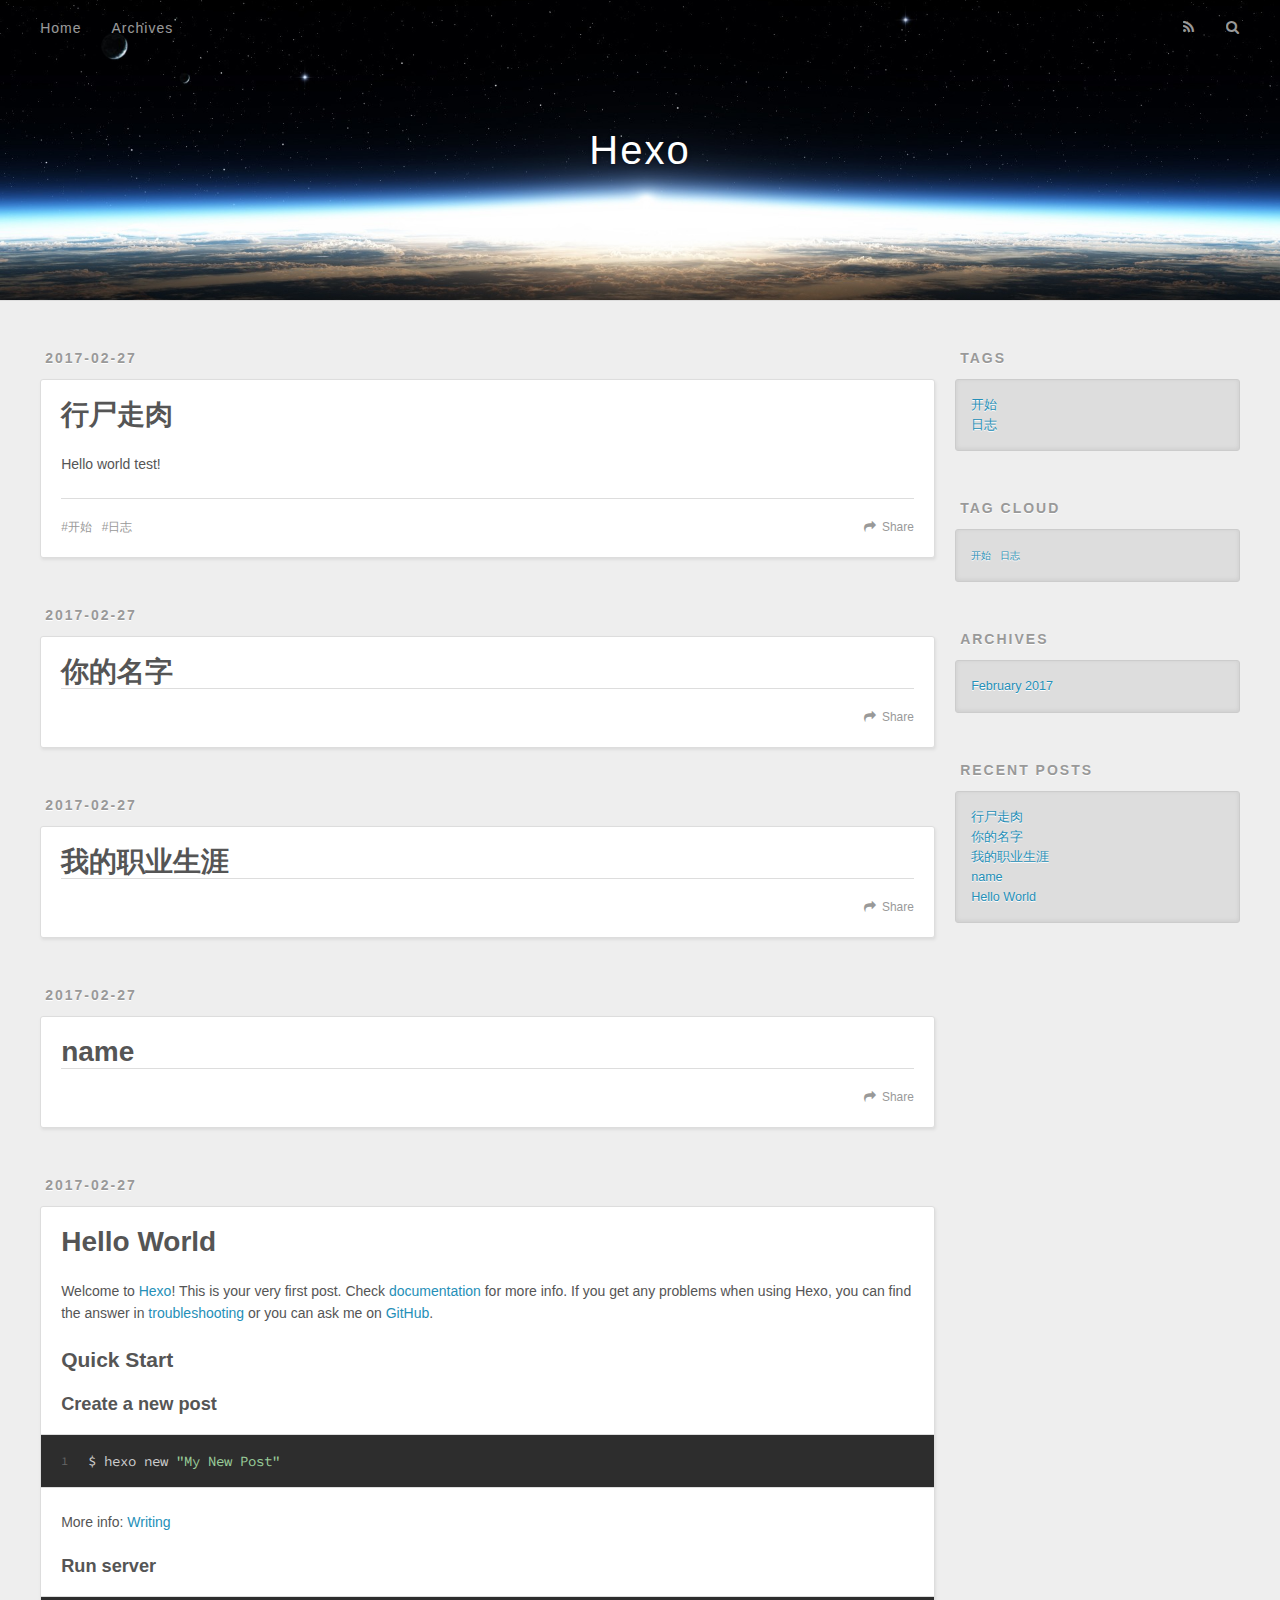
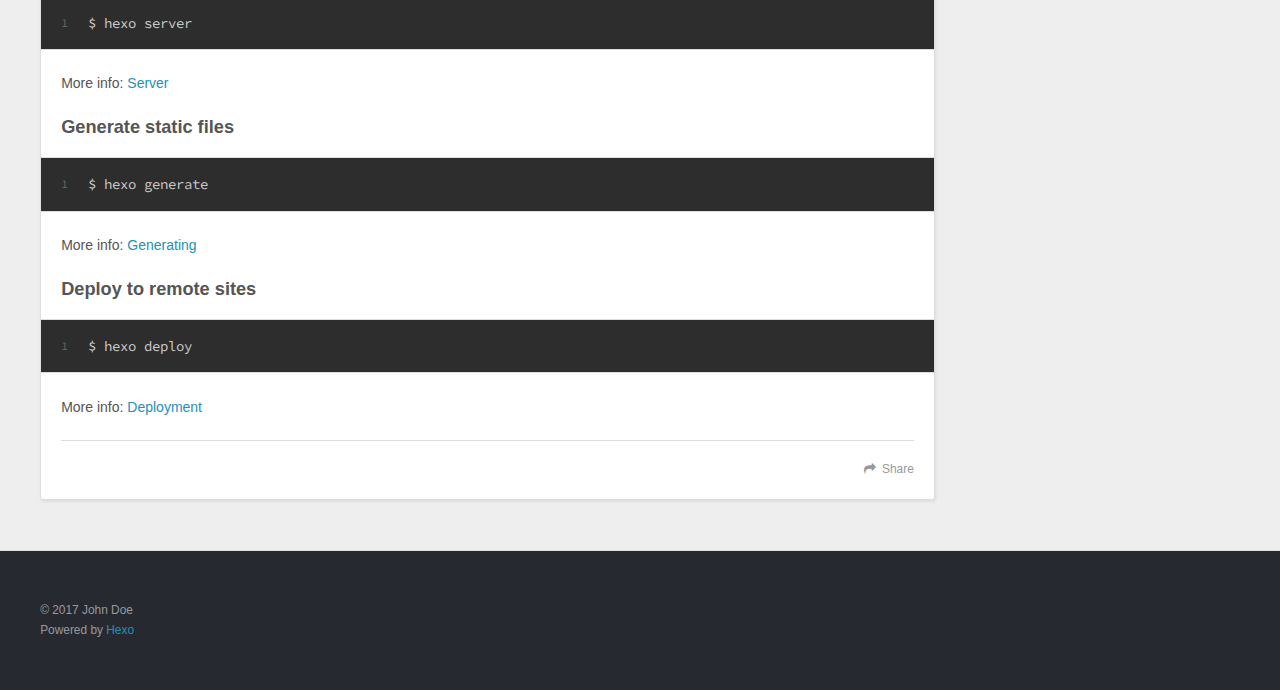
==== index.html @ 3bb13166 "Site updated: 2017-02-28 22:44:01" ====
<!DOCTYPE html>
<html>
<head>
  <meta charset="utf-8">
  
  <title>Hexo</title>
  <meta name="viewport" content="width=device-width, initial-scale=1, maximum-scale=1">
  <meta property="og:type" content="website">
<meta property="og:title" content="Hexo">
<meta property="og:url" content="http://yoursite.com/index.html">
<meta property="og:site_name" content="Hexo">
<meta name="twitter:card" content="summary">
<meta name="twitter:title" content="Hexo">
  
    <link rel="alternate" href="/atom.xml" title="Hexo" type="application/atom+xml">
  
  
    <link rel="icon" href="/favicon.png">
  
  
    <link href="//fonts.googleapis.com/css?family=Source+Code+Pro" rel="stylesheet" type="text/css">
  
  <link rel="stylesheet" href="/css/style.css">
  

</head>

<body>
  <div id="container">
    <div id="wrap">
      <header id="header">
  <div id="banner"></div>
  <div id="header-outer" class="outer">
    <div id="header-title" class="inner">
      <h1 id="logo-wrap">
        <a href="/" id="logo">Hexo</a>
      </h1>
      
    </div>
    <div id="header-inner" class="inner">
      <nav id="main-nav">
        <a id="main-nav-toggle" class="nav-icon"></a>
        
          <a class="main-nav-link" href="/">Home</a>
        
          <a class="main-nav-link" href="/archives">Archives</a>
        
      </nav>
      <nav id="sub-nav">
        
          <a id="nav-rss-link" class="nav-icon" href="/atom.xml" title="RSS Feed"></a>
        
        <a id="nav-search-btn" class="nav-icon" title="Search"></a>
      </nav>
      <div id="search-form-wrap">
        <form action="//google.com/search" method="get" accept-charset="UTF-8" class="search-form"><input type="search" name="q" results="0" class="search-form-input" placeholder="Search"><button type="submit" class="search-form-submit">&#xF002;</button><input type="hidden" name="sitesearch" value="http://yoursite.com"></form>
      </div>
    </div>
  </div>
</header>
      <div class="outer">
        <section id="main">
  
    <article id="post-行尸走肉" class="article article-type-post" itemscope itemprop="blogPost">
  <div class="article-meta">
    <a href="/2017/02/27/行尸走肉/" class="article-date">
  <time datetime="2017-02-27T15:44:52.000Z" itemprop="datePublished">2017-02-27</time>
</a>
    
  </div>
  <div class="article-inner">
    
    
      <header class="article-header">
        
  
    <h1 itemprop="name">
      <a class="article-title" href="/2017/02/27/行尸走肉/">行尸走肉</a>
    </h1>
  

      </header>
    
    <div class="article-entry" itemprop="articleBody">
      
        <p>Hello world test!</p>

      
    </div>
    <footer class="article-footer">
      <a data-url="http://yoursite.com/2017/02/27/行尸走肉/" data-id="cizpn8pd30003egtrhdm524dt" class="article-share-link">Share</a>
      
      
  <ul class="article-tag-list"><li class="article-tag-list-item"><a class="article-tag-list-link" href="/tags/开始/">开始</a></li><li class="article-tag-list-item"><a class="article-tag-list-link" href="/tags/日志/">日志</a></li></ul>

    </footer>
  </div>
  
</article>


  
    <article id="post-你的名字" class="article article-type-post" itemscope itemprop="blogPost">
  <div class="article-meta">
    <a href="/2017/02/27/你的名字/" class="article-date">
  <time datetime="2017-02-27T13:02:15.000Z" itemprop="datePublished">2017-02-27</time>
</a>
    
  </div>
  <div class="article-inner">
    
    
      <header class="article-header">
        
  
    <h1 itemprop="name">
      <a class="article-title" href="/2017/02/27/你的名字/">你的名字</a>
    </h1>
  

      </header>
    
    <div class="article-entry" itemprop="articleBody">
      
        
      
    </div>
    <footer class="article-footer">
      <a data-url="http://yoursite.com/2017/02/27/你的名字/" data-id="cizpn8pcx0001egtrfwzwhp62" class="article-share-link">Share</a>
      
      
    </footer>
  </div>
  
</article>


  
    <article id="post-我的职业生涯" class="article article-type-post" itemscope itemprop="blogPost">
  <div class="article-meta">
    <a href="/2017/02/27/我的职业生涯/" class="article-date">
  <time datetime="2017-02-27T12:17:04.000Z" itemprop="datePublished">2017-02-27</time>
</a>
    
  </div>
  <div class="article-inner">
    
    
      <header class="article-header">
        
  
    <h1 itemprop="name">
      <a class="article-title" href="/2017/02/27/我的职业生涯/">我的职业生涯</a>
    </h1>
  

      </header>
    
    <div class="article-entry" itemprop="articleBody">
      
        
      
    </div>
    <footer class="article-footer">
      <a data-url="http://yoursite.com/2017/02/27/我的职业生涯/" data-id="cizpn8pd10002egtre2idirye" class="article-share-link">Share</a>
      
      
    </footer>
  </div>
  
</article>


  
    <article id="post-name" class="article article-type-post" itemscope itemprop="blogPost">
  <div class="article-meta">
    <a href="/2017/02/27/name/" class="article-date">
  <time datetime="2017-02-27T12:10:26.000Z" itemprop="datePublished">2017-02-27</time>
</a>
    
  </div>
  <div class="article-inner">
    
    
      <header class="article-header">
        
  
    <h1 itemprop="name">
      <a class="article-title" href="/2017/02/27/name/">name</a>
    </h1>
  

      </header>
    
    <div class="article-entry" itemprop="articleBody">
      
        
      
    </div>
    <footer class="article-footer">
      <a data-url="http://yoursite.com/2017/02/27/name/" data-id="cizpn8pcr0000egtrxnuk77je" class="article-share-link">Share</a>
      
      
    </footer>
  </div>
  
</article>


  
    <article id="post-hello-world" class="article article-type-post" itemscope itemprop="blogPost">
  <div class="article-meta">
    <a href="/2017/02/27/hello-world/" class="article-date">
  <time datetime="2017-02-27T08:00:52.796Z" itemprop="datePublished">2017-02-27</time>
</a>
    
  </div>
  <div class="article-inner">
    
    
      <header class="article-header">
        
  
    <h1 itemprop="name">
      <a class="article-title" href="/2017/02/27/hello-world/">Hello World</a>
    </h1>
  

      </header>
    
    <div class="article-entry" itemprop="articleBody">
      
        <p>Welcome to <a href="https://hexo.io/" target="_blank" rel="external">Hexo</a>! This is your very first post. Check <a href="https://hexo.io/docs/" target="_blank" rel="external">documentation</a> for more info. If you get any problems when using Hexo, you can find the answer in <a href="https://hexo.io/docs/troubleshooting.html" target="_blank" rel="external">troubleshooting</a> or you can ask me on <a href="https://github.com/hexojs/hexo/issues" target="_blank" rel="external">GitHub</a>.</p>
<h2 id="Quick-Start"><a href="#Quick-Start" class="headerlink" title="Quick Start"></a>Quick Start</h2><h3 id="Create-a-new-post"><a href="#Create-a-new-post" class="headerlink" title="Create a new post"></a>Create a new post</h3><figure class="highlight bash"><table><tr><td class="gutter"><pre><div class="line">1</div></pre></td><td class="code"><pre><div class="line">$ hexo new <span class="string">"My New Post"</span></div></pre></td></tr></table></figure>
<p>More info: <a href="https://hexo.io/docs/writing.html" target="_blank" rel="external">Writing</a></p>
<h3 id="Run-server"><a href="#Run-server" class="headerlink" title="Run server"></a>Run server</h3><figure class="highlight bash"><table><tr><td class="gutter"><pre><div class="line">1</div></pre></td><td class="code"><pre><div class="line">$ hexo server</div></pre></td></tr></table></figure>
<p>More info: <a href="https://hexo.io/docs/server.html" target="_blank" rel="external">Server</a></p>
<h3 id="Generate-static-files"><a href="#Generate-static-files" class="headerlink" title="Generate static files"></a>Generate static files</h3><figure class="highlight bash"><table><tr><td class="gutter"><pre><div class="line">1</div></pre></td><td class="code"><pre><div class="line">$ hexo generate</div></pre></td></tr></table></figure>
<p>More info: <a href="https://hexo.io/docs/generating.html" target="_blank" rel="external">Generating</a></p>
<h3 id="Deploy-to-remote-sites"><a href="#Deploy-to-remote-sites" class="headerlink" title="Deploy to remote sites"></a>Deploy to remote sites</h3><figure class="highlight bash"><table><tr><td class="gutter"><pre><div class="line">1</div></pre></td><td class="code"><pre><div class="line">$ hexo deploy</div></pre></td></tr></table></figure>
<p>More info: <a href="https://hexo.io/docs/deployment.html" target="_blank" rel="external">Deployment</a></p>

      
    </div>
    <footer class="article-footer">
      <a data-url="http://yoursite.com/2017/02/27/hello-world/" data-id="cizpn8pe00008egtrr8pef57m" class="article-share-link">Share</a>
      
      
    </footer>
  </div>
  
</article>


  

</section>
        
          <aside id="sidebar">
  
    

  
    
  <div class="widget-wrap">
    <h3 class="widget-title">Tags</h3>
    <div class="widget">
      <ul class="tag-list"><li class="tag-list-item"><a class="tag-list-link" href="/tags/开始/">开始</a></li><li class="tag-list-item"><a class="tag-list-link" href="/tags/日志/">日志</a></li></ul>
    </div>
  </div>


  
    
  <div class="widget-wrap">
    <h3 class="widget-title">Tag Cloud</h3>
    <div class="widget tagcloud">
      <a href="/tags/开始/" style="font-size: 10px;">开始</a> <a href="/tags/日志/" style="font-size: 10px;">日志</a>
    </div>
  </div>

  
    
  <div class="widget-wrap">
    <h3 class="widget-title">Archives</h3>
    <div class="widget">
      <ul class="archive-list"><li class="archive-list-item"><a class="archive-list-link" href="/archives/2017/02/">February 2017</a></li></ul>
    </div>
  </div>


  
    
  <div class="widget-wrap">
    <h3 class="widget-title">Recent Posts</h3>
    <div class="widget">
      <ul>
        
          <li>
            <a href="/2017/02/27/行尸走肉/">行尸走肉</a>
          </li>
        
          <li>
            <a href="/2017/02/27/你的名字/">你的名字</a>
          </li>
        
          <li>
            <a href="/2017/02/27/我的职业生涯/">我的职业生涯</a>
          </li>
        
          <li>
            <a href="/2017/02/27/name/">name</a>
          </li>
        
          <li>
            <a href="/2017/02/27/hello-world/">Hello World</a>
          </li>
        
      </ul>
    </div>
  </div>

  
</aside>
        
      </div>
      <footer id="footer">
  
  <div class="outer">
    <div id="footer-info" class="inner">
      &copy; 2017 John Doe<br>
      Powered by <a href="http://hexo.io/" target="_blank">Hexo</a>
    </div>
  </div>
</footer>
    </div>
    <nav id="mobile-nav">
  
    <a href="/" class="mobile-nav-link">Home</a>
  
    <a href="/archives" class="mobile-nav-link">Archives</a>
  
</nav>
    

<script src="//ajax.googleapis.com/ajax/libs/jquery/2.0.3/jquery.min.js"></script>


  <link rel="stylesheet" href="/fancybox/jquery.fancybox.css">
  <script src="/fancybox/jquery.fancybox.pack.js"></script>


<script src="/js/script.js"></script>

  </div>
</body>
</html>
---- css/style.css ----
body {
  width: 100%;
}
body:before,
body:after {
  content: "";
  display: table;
}
body:after {
  clear: both;
}
html,
body,
div,
span,
applet,
object,
iframe,
h1,
h2,
h3,
h4,
h5,
h6,
p,
blockquote,
pre,
a,
abbr,
acronym,
address,
big,
cite,
code,
del,
dfn,
em,
img,
ins,
kbd,
q,
s,
samp,
small,
strike,
strong,
sub,
sup,
tt,
var,
dl,
dt,
dd,
ol,
ul,
li,
fieldset,
form,
label,
legend,
table,
caption,
tbody,
tfoot,
thead,
tr,
th,
td {
  margin: 0;
  padding: 0;
  border: 0;
  outline: 0;
  font-weight: inherit;
  font-style: inherit;
  font-family: inherit;
  font-size: 100%;
  vertical-align: baseline;
}
body {
  line-height: 1;
  color: #000;
  background: #fff;
}
ol,
ul {
  list-style: none;
}
table {
  border-collapse: separate;
  border-spacing: 0;
  vertical-align: middle;
}
caption,
th,
td {
  text-align: left;
  font-weight: normal;
  vertical-align: middle;
}
a img {
  border: none;
}
input,
button {
  margin: 0;
  padding: 0;
}
input::-moz-focus-inner,
button::-moz-focus-inner {
  border: 0;
  padding: 0;
}
@font-face {
  font-family: FontAwesome;
  font-style: normal;
  font-weight: normal;
  src: url("fonts/fontawesome-webfont.eot?v=#4.0.3");
  src: url("fonts/fontawesome-webfont.eot?#iefix&v=#4.0.3") format("embedded-opentype"), url("fonts/fontawesome-webfont.woff?v=#4.0.3") format("woff"), url("fonts/fontawesome-webfont.ttf?v=#4.0.3") format("truetype"), url("fonts/fontawesome-webfont.svg#fontawesomeregular?v=#4.0.3") format("svg");
}
html,
body,
#container {
  height: 100%;
}
body {
  background: #eee;
  font: 14px "Helvetica Neue", Helvetica, Arial, sans-serif;
  -webkit-text-size-adjust: 100%;
}
.outer {
  max-width: 1220px;
  margin: 0 auto;
  padding: 0 20px;
}
.outer:before,
.outer:after {
  content: "";
  display: table;
}
.outer:after {
  clear: both;
}
.inner {
  display: inline;
  float: left;
  width: 98.33333333333333%;
  margin: 0 0.833333333333333%;
}
.left,
.alignleft {
  float: left;
}
.right,
.alignright {
  float: right;
}
.clear {
  clear: both;
}
#container {
  position: relative;
}
.mobile-nav-on {
  overflow: hidden;
}
#wrap {
  height: 100%;
  width: 100%;
  position: absolute;
  top: 0;
  left: 0;
  -webkit-transition: 0.2s ease-out;
  -moz-transition: 0.2s ease-out;
  -ms-transition: 0.2s ease-out;
  transition: 0.2s ease-out;
  z-index: 1;
  background: #eee;
}
.mobile-nav-on #wrap {
  left: 280px;
}
@media screen and (min-width: 768px) {
  #main {
    display: inline;
    float: left;
    width: 73.33333333333333%;
    margin: 0 0.833333333333333%;
  }
}
.article-date,
.article-category-link,
.archive-year,
.widget-title {
  text-decoration: none;
  text-transform: uppercase;
  letter-spacing: 2px;
  color: #999;
  margin-bottom: 1em;
  margin-left: 5px;
  line-height: 1em;
  text-shadow: 0 1px #fff;
  font-weight: bold;
}
.article-inner,
.archive-article-inner {
  background: #fff;
  -webkit-box-shadow: 1px 2px 3px #ddd;
  box-shadow: 1px 2px 3px #ddd;
  border: 1px solid #ddd;
  border-radius: 3px;
}
.article-entry h1,
.widget h1 {
  font-size: 2em;
}
.article-entry h2,
.widget h2 {
  font-size: 1.5em;
}
.article-entry h3,
.widget h3 {
  font-size: 1.3em;
}
.article-entry h4,
.widget h4 {
  font-size: 1.2em;
}
.article-entry h5,
.widget h5 {
  font-size: 1em;
}
.article-entry h6,
.widget h6 {
  font-size: 1em;
  color: #999;
}
.article-entry hr,
.widget hr {
  border: 1px dashed #ddd;
}
.article-entry strong,
.widget strong {
  font-weight: bold;
}
.article-entry em,
.widget em,
.article-entry cite,
.widget cite {
  font-style: italic;
}
.article-entry sup,
.widget sup,
.article-entry sub,
.widget sub {
  font-size: 0.75em;
  line-height: 0;
  position: relative;
  vertical-align: baseline;
}
.article-entry sup,
.widget sup {
  top: -0.5em;
}
.article-entry sub,
.widget sub {
  bottom: -0.2em;
}
.article-entry small,
.widget small {
  font-size: 0.85em;
}
.article-entry acronym,
.widget acronym,
.article-entry abbr,
.widget abbr {
  border-bottom: 1px dotted;
}
.article-entry ul,
.widget ul,
.article-entry ol,
.widget ol,
.article-entry dl,
.widget dl {
  margin: 0 20px;
  line-height: 1.6em;
}
.article-entry ul ul,
.widget ul ul,
.article-entry ol ul,
.widget ol ul,
.article-entry ul ol,
.widget ul ol,
.article-entry ol ol,
.widget ol ol {
  margin-top: 0;
  margin-bottom: 0;
}
.article-entry ul,
.widget ul {
  list-style: disc;
}
.article-entry ol,
.widget ol {
  list-style: decimal;
}
.article-entry dt,
.widget dt {
  font-weight: bold;
}
#header {
  height: 300px;
  position: relative;
  border-bottom: 1px solid #ddd;
}
#header:before,
#header:after {
  content: "";
  position: absolute;
  left: 0;
  right: 0;
  height: 40px;
}
#header:before {
  top: 0;
  background: -webkit-linear-gradient(rgba(0,0,0,0.2), transparent);
  background: -moz-linear-gradient(rgba(0,0,0,0.2), transparent);
  background: -ms-linear-gradient(rgba(0,0,0,0.2), transparent);
  background: linear-gradient(rgba(0,0,0,0.2), transparent);
}
#header:after {
  bottom: 0;
  background: -webkit-linear-gradient(transparent, rgba(0,0,0,0.2));
  background: -moz-linear-gradient(transparent, rgba(0,0,0,0.2));
  background: -ms-linear-gradient(transparent, rgba(0,0,0,0.2));
  background: linear-gradient(transparent, rgba(0,0,0,0.2));
}
#header-outer {
  height: 100%;
  position: relative;
}
#header-inner {
  position: relative;
  overflow: hidden;
}
#banner {
  position: absolute;
  top: 0;
  left: 0;
  width: 100%;
  height: 100%;
  background: url("images/banner.jpg") center #000;
  -webkit-background-size: cover;
  -moz-background-size: cover;
  background-size: cover;
  z-index: -1;
}
#header-title {
  text-align: center;
  height: 40px;
  position: absolute;
  top: 50%;
  left: 0;
  margin-top: -20px;
}
#logo,
#subtitle {
  text-decoration: none;
  color: #fff;
  font-weight: 300;
  text-shadow: 0 1px 4px rgba(0,0,0,0.3);
}
#logo {
  font-size: 40px;
  line-height: 40px;
  letter-spacing: 2px;
}
#subtitle {
  font-size: 16px;
  line-height: 16px;
  letter-spacing: 1px;
}
#subtitle-wrap {
  margin-top: 16px;
}
#main-nav {
  float: left;
  margin-left: -15px;
}
.nav-icon,
.main-nav-link {
  float: left;
  color: #fff;
  opacity: 0.6;
  text-decoration: none;
  text-shadow: 0 1px rgba(0,0,0,0.2);
  -webkit-transition: opacity 0.2s;
  -moz-transition: opacity 0.2s;
  -ms-transition: opacity 0.2s;
  transition: opacity 0.2s;
  display: block;
  padding: 20px 15px;
}
.nav-icon:hover,
.main-nav-link:hover {
  opacity: 1;
}
.nav-icon {
  font-family: FontAwesome;
  text-align: center;
  font-size: 14px;
  width: 14px;
  height: 14px;
  padding: 20px 15px;
  position: relative;
  cursor: pointer;
}
.main-nav-link {
  font-weight: 300;
  letter-spacing: 1px;
}
@media screen and (max-width: 479px) {
  .main-nav-link {
    display: none;
  }
}
#main-nav-toggle {
  display: none;
}
#main-nav-toggle:before {
  content: "\f0c9";
}
@media screen and (max-width: 479px) {
  #main-nav-toggle {
    display: block;
  }
}
#sub-nav {
  float: right;
  margin-right: -15px;
}
#nav-rss-link:before {
  content: "\f09e";
}
#nav-search-btn:before {
  content: "\f002";
}
#search-form-wrap {
  position: absolute;
  top: 15px;
  width: 150px;
  height: 30px;
  right: -150px;
  opacity: 0;
  -webkit-transition: 0.2s ease-out;
  -moz-transition: 0.2s ease-out;
  -ms-transition: 0.2s ease-out;
  transition: 0.2s ease-out;
}
#search-form-wrap.on {
  opacity: 1;
  right: 0;
}
@media screen and (max-width: 479px) {
  #search-form-wrap {
    width: 100%;
    right: -100%;
  }
}
.search-form {
  position: absolute;
  top: 0;
  left: 0;
  right: 0;
  background: #fff;
  padding: 5px 15px;
  border-radius: 15px;
  -webkit-box-shadow: 0 0 10px rgba(0,0,0,0.3);
  box-shadow: 0 0 10px rgba(0,0,0,0.3);
}
.search-form-input {
  border: none;
  background: none;
  color: #555;
  width: 100%;
  font: 13px "Helvetica Neue", Helvetica, Arial, sans-serif;
  outline: none;
}
.search-form-input::-webkit-search-results-decoration,
.search-form-input::-webkit-search-cancel-button {
  -webkit-appearance: none;
}
.search-form-submit {
  position: absolute;
  top: 50%;
  right: 10px;
  margin-top: -7px;
  font: 13px FontAwesome;
  border: none;
  background: none;
  color: #bbb;
  cursor: pointer;
}
.search-form-submit:hover,
.search-form-submit:focus {
  color: #777;
}
.article {
  margin: 50px 0;
}
.article-inner {
  overflow: hidden;
}
.article-meta:before,
.article-meta:after {
  content: "";
  display: table;
}
.article-meta:after {
  clear: both;
}
.article-date {
  float: left;
}
.article-category {
  float: left;
  line-height: 1em;
  color: #ccc;
  text-shadow: 0 1px #fff;
  margin-left: 8px;
}
.article-category:before {
  content: "\2022";
}
.article-category-link {
  margin: 0 12px 1em;
}
.article-header {
  padding: 20px 20px 0;
}
.article-title {
  text-decoration: none;
  font-size: 2em;
  font-weight: bold;
  color: #555;
  line-height: 1.1em;
  -webkit-transition: color 0.2s;
  -moz-transition: color 0.2s;
  -ms-transition: color 0.2s;
  transition: color 0.2s;
}
a.article-title:hover {
  color: #258fb8;
}
.article-entry {
  color: #555;
  padding: 0 20px;
}
.article-entry:before,
.article-entry:after {
  content: "";
  display: table;
}
.article-entry:after {
  clear: both;
}
.article-entry p,
.article-entry table {
  line-height: 1.6em;
  margin: 1.6em 0;
}
.article-entry h1,
.article-entry h2,
.article-entry h3,
.article-entry h4,
.article-entry h5,
.article-entry h6 {
  font-weight: bold;
}
.article-entry h1,
.article-entry h2,
.article-entry h3,
.article-entry h4,
.article-entry h5,
.article-entry h6 {
  line-height: 1.1em;
  margin: 1.1em 0;
}
.article-entry a {
  color: #258fb8;
  text-decoration: none;
}
.article-entry a:hover {
  text-decoration: underline;
}
.article-entry ul,
.article-entry ol,
.article-entry dl {
  margin-top: 1.6em;
  margin-bottom: 1.6em;
}
.article-entry img,
.article-entry video {
  max-width: 100%;
  height: auto;
  display: block;
  margin: auto;
}
.article-entry iframe {
  border: none;
}
.article-entry table {
  width: 100%;
  border-collapse: collapse;
  border-spacing: 0;
}
.article-entry th {
  font-weight: bold;
  border-bottom: 3px solid #ddd;
  padding-bottom: 0.5em;
}
.article-entry td {
  border-bottom: 1px solid #ddd;
  padding: 10px 0;
}
.article-entry blockquote {
  font-family: Georgia, "Times New Roman", serif;
  font-size: 1.4em;
  margin: 1.6em 20px;
  text-align: center;
}
.article-entry blockquote footer {
  font-size: 14px;
  margin: 1.6em 0;
  font-family: "Helvetica Neue", Helvetica, Arial, sans-serif;
}
.article-entry blockquote footer cite:before {
  content: "—";
  padding: 0 0.5em;
}
.article-entry .pullquote {
  text-align: left;
  width: 45%;
  margin: 0;
}
.article-entry .pullquote.left {
  margin-left: 0.5em;
  margin-right: 1em;
}
.article-entry .pullquote.right {
  margin-right: 0.5em;
  margin-left: 1em;
}
.article-entry .caption {
  color: #999;
  display: block;
  font-size: 0.9em;
  margin-top: 0.5em;
  position: relative;
  text-align: center;
}
.article-entry .video-container {
  position: relative;
  padding-top: 56.25%;
  height: 0;
  overflow: hidden;
}
.article-entry .video-container iframe,
.article-entry .video-container object,
.article-entry .video-container embed {
  position: absolute;
  top: 0;
  left: 0;
  width: 100%;
  height: 100%;
  margin-top: 0;
}
.article-more-link a {
  display: inline-block;
  line-height: 1em;
  padding: 6px 15px;
  border-radius: 15px;
  background: #eee;
  color: #999;
  text-shadow: 0 1px #fff;
  text-decoration: none;
}
.article-more-link a:hover {
  background: #258fb8;
  color: #fff;
  text-decoration: none;
  text-shadow: 0 1px #1e7293;
}
.article-footer {
  font-size: 0.85em;
  line-height: 1.6em;
  border-top: 1px solid #ddd;
  padding-top: 1.6em;
  margin: 0 20px 20px;
}
.article-footer:before,
.article-footer:after {
  content: "";
  display: table;
}
.article-footer:after {
  clear: both;
}
.article-footer a {
  color: #999;
  text-decoration: none;
}
.article-footer a:hover {
  color: #555;
}
.article-tag-list-item {
  float: left;
  margin-right: 10px;
}
.article-tag-list-link:before {
  content: "#";
}
.article-comment-link {
  float: right;
}
.article-comment-link:before {
  content: "\f075";
  font-family: FontAwesome;
  padding-right: 8px;
}
.article-share-link {
  cursor: pointer;
  float: right;
  margin-left: 20px;
}
.article-share-link:before {
  content: "\f064";
  font-family: FontAwesome;
  padding-right: 6px;
}
#article-nav {
  position: relative;
}
#article-nav:before,
#article-nav:after {
  content: "";
  display: table;
}
#article-nav:after {
  clear: both;
}
@media screen and (min-width: 768px) {
  #article-nav {
    margin: 50px 0;
  }
  #article-nav:before {
    width: 8px;
    height: 8px;
    position: absolute;
    top: 50%;
    left: 50%;
    margin-top: -4px;
    margin-left: -4px;
    content: "";
    border-radius: 50%;
    background: #ddd;
    -webkit-box-shadow: 0 1px 2px #fff;
    box-shadow: 0 1px 2px #fff;
  }
}
.article-nav-link-wrap {
  text-decoration: none;
  text-shadow: 0 1px #fff;
  color: #999;
  -webkit-box-sizing: border-box;
  -moz-box-sizing: border-box;
  box-sizing: border-box;
  margin-top: 50px;
  text-align: center;
  display: block;
}
.article-nav-link-wrap:hover {
  color: #555;
}
@media screen and (min-width: 768px) {
  .article-nav-link-wrap {
    width: 50%;
    margin-top: 0;
  }
}
@media screen and (min-width: 768px) {
  #article-nav-newer {
    float: left;
    text-align: right;
    padding-right: 20px;
  }
}
@media screen and (min-width: 768px) {
  #article-nav-older {
    float: right;
    text-align: left;
    padding-left: 20px;
  }
}
.article-nav-caption {
  text-transform: uppercase;
  letter-spacing: 2px;
  color: #ddd;
  line-height: 1em;
  font-weight: bold;
}
#article-nav-newer .article-nav-caption {
  margin-right: -2px;
}
.article-nav-title {
  font-size: 0.85em;
  line-height: 1.6em;
  margin-top: 0.5em;
}
.article-share-box {
  position: absolute;
  display: none;
  background: #fff;
  -webkit-box-shadow: 1px 2px 10px rgba(0,0,0,0.2);
  box-shadow: 1px 2px 10px rgba(0,0,0,0.2);
  border-radius: 3px;
  margin-left: -145px;
  overflow: hidden;
  z-index: 1;
}
.article-share-box.on {
  display: block;
}
.article-share-input {
  width: 100%;
  background: none;
  -webkit-box-sizing: border-box;
  -moz-box-sizing: border-box;
  box-sizing: border-box;
  font: 14px "Helvetica Neue", Helvetica, Arial, sans-serif;
  padding: 0 15px;
  color: #555;
  outline: none;
  border: 1px solid #ddd;
  border-radius: 3px 3px 0 0;
  height: 36px;
  line-height: 36px;
}
.article-share-links {
  background: #eee;
}
.article-share-links:before,
.article-share-links:after {
  content: "";
  display: table;
}
.article-share-links:after {
  clear: both;
}
.article-share-twitter,
.article-share-facebook,
.article-share-pinterest,
.article-share-google {
  width: 50px;
  height: 36px;
  display: block;
  float: left;
  position: relative;
  color: #999;
  text-shadow: 0 1px #fff;
}
.article-share-twitter:before,
.article-share-facebook:before,
.article-share-pinterest:before,
.article-share-google:before {
  font-size: 20px;
  font-family: FontAwesome;
  width: 20px;
  height: 20px;
  position: absolute;
  top: 50%;
  left: 50%;
  margin-top: -10px;
  margin-left: -10px;
  text-align: center;
}
.article-share-twitter:hover,
.article-share-facebook:hover,
.article-share-pinterest:hover,
.article-share-google:hover {
  color: #fff;
}
.article-share-twitter:before {
  content: "\f099";
}
.article-share-twitter:hover {
  background: #00aced;
  text-shadow: 0 1px #008abe;
}
.article-share-facebook:before {
  content: "\f09a";
}
.article-share-facebook:hover {
  background: #3b5998;
  text-shadow: 0 1px #2f477a;
}
.article-share-pinterest:before {
  content: "\f0d2";
}
.article-share-pinterest:hover {
  background: #cb2027;
  text-shadow: 0 1px #a21a1f;
}
.article-share-google:before {
  content: "\f0d5";
}
.article-share-google:hover {
  background: #dd4b39;
  text-shadow: 0 1px #be3221;
}
.article-gallery {
  background: #000;
  position: relative;
}
.article-gallery-photos {
  position: relative;
  overflow: hidden;
}
.article-gallery-img {
  display: none;
  max-width: 100%;
}
.article-gallery-img:first-child {
  display: block;
}
.article-gallery-img.loaded {
  position: absolute;
  display: block;
}
.article-gallery-img img {
  display: block;
  max-width: 100%;
  margin: 0 auto;
}
#comments {
  background: #fff;
  -webkit-box-shadow: 1px 2px 3px #ddd;
  box-shadow: 1px 2px 3px #ddd;
  padding: 20px;
  border: 1px solid #ddd;
  border-radius: 3px;
  margin: 50px 0;
}
#comments a {
  color: #258fb8;
}
.archives-wrap {
  margin: 50px 0;
}
.archives:before,
.archives:after {
  content: "";
  display: table;
}
.archives:after {
  clear: both;
}
.archive-year-wrap {
  margin-bottom: 1em;
}
.archives {
  -webkit-column-gap: 10px;
  -moz-column-gap: 10px;
  column-gap: 10px;
}
@media screen and (min-width: 480px) and (max-width: 767px) {
  .archives {
    -webkit-column-count: 2;
    -moz-column-count: 2;
    column-count: 2;
  }
}
@media screen and (min-width: 768px) {
  .archives {
    -webkit-column-count: 3;
    -moz-column-count: 3;
    column-count: 3;
  }
}
.archive-article {
  -webkit-column-break-inside: avoid;
  page-break-inside: avoid;
  overflow: hidden;
  break-inside: avoid-column;
}
.archive-article-inner {
  padding: 10px;
  margin-bottom: 15px;
}
.archive-article-title {
  text-decoration: none;
  font-weight: bold;
  color: #555;
  -webkit-transition: color 0.2s;
  -moz-transition: color 0.2s;
  -ms-transition: color 0.2s;
  transition: color 0.2s;
  line-height: 1.6em;
}
.archive-article-title:hover {
  color: #258fb8;
}
.archive-article-footer {
  margin-top: 1em;
}
.archive-article-date {
  color: #999;
  text-decoration: none;
  font-size: 0.85em;
  line-height: 1em;
  margin-bottom: 0.5em;
  display: block;
}
#page-nav {
  margin: 50px auto;
  background: #fff;
  -webkit-box-shadow: 1px 2px 3px #ddd;
  box-shadow: 1px 2px 3px #ddd;
  border: 1px solid #ddd;
  border-radius: 3px;
  text-align: center;
  color: #999;
  overflow: hidden;
}
#page-nav:before,
#page-nav:after {
  content: "";
  display: table;
}
#page-nav:after {
  clear: both;
}
#page-nav a,
#page-nav span {
  padding: 10px 20px;
  line-height: 1;
  height: 2ex;
}
#page-nav a {
  color: #999;
  text-decoration: none;
}
#page-nav a:hover {
  background: #999;
  color: #fff;
}
#page-nav .prev {
  float: left;
}
#page-nav .next {
  float: right;
}
#page-nav .page-number {
  display: inline-block;
}
@media screen and (max-width: 479px) {
  #page-nav .page-number {
    display: none;
  }
}
#page-nav .current {
  color: #555;
  font-weight: bold;
}
#page-nav .space {
  color: #ddd;
}
#footer {
  background: #262a30;
  padding: 50px 0;
  border-top: 1px solid #ddd;
  color: #999;
}
#footer a {
  color: #258fb8;
  text-decoration: none;
}
#footer a:hover {
  text-decoration: underline;
}
#footer-info {
  line-height: 1.6em;
  font-size: 0.85em;
}
.article-entry pre,
.article-entry .highlight {
  background: #2d2d2d;
  margin: 0 -20px;
  padding: 15px 20px;
  border-style: solid;
  border-color: #ddd;
  border-width: 1px 0;
  overflow: auto;
  color: #ccc;
  line-height: 22.400000000000002px;
}
.article-entry .highlight .gutter pre,
.article-entry .gist .gist-file .gist-data .line-numbers {
  color: #666;
  font-size: 0.85em;
}
.article-entry pre,
.article-entry code {
  font-family: "Source Code Pro", Consolas, Monaco, Menlo, Consolas, monospace;
}
.article-entry code {
  background: #eee;
  text-shadow: 0 1px #fff;
  padding: 0 0.3em;
}
.article-entry pre code {
  background: none;
  text-shadow: none;
  padding: 0;
}
.article-entry .highlight pre {
  border: none;
  margin: 0;
  padding: 0;
}
.article-entry .highlight table {
  margin: 0;
  width: auto;
}
.article-entry .highlight td {
  border: none;
  padding: 0;
}
.article-entry .highlight figcaption {
  font-size: 0.85em;
  color: #999;
  line-height: 1em;
  margin-bottom: 1em;
}
.article-entry .highlight figcaption:before,
.article-entry .highlight figcaption:after {
  content: "";
  display: table;
}
.article-entry .highlight figcaption:after {
  clear: both;
}
.article-entry .highlight figcaption a {
  float: right;
}
.article-entry .highlight .gutter pre {
  text-align: right;
  padding-right: 20px;
}
.article-entry .highlight .line {
  height: 22.400000000000002px;
}
.article-entry .highlight .line.marked {
  background: #515151;
}
.article-entry .gist {
  margin: 0 -20px;
  border-style: solid;
  border-color: #ddd;
  border-width: 1px 0;
  background: #2d2d2d;
  padding: 15px 20px 15px 0;
}
.article-entry .gist .gist-file {
  border: none;
  font-family: "Source Code Pro", Consolas, Monaco, Menlo, Consolas, monospace;
  margin: 0;
}
.article-entry .gist .gist-file .gist-data {
  background: none;
  border: none;
}
.article-entry .gist .gist-file .gist-data .line-numbers {
  background: none;
  border: none;
  padding: 0 20px 0 0;
}
.article-entry .gist .gist-file .gist-data .line-data {
  padding: 0 !important;
}
.article-entry .gist .gist-file .highlight {
  margin: 0;
  padding: 0;
  border: none;
}
.article-entry .gist .gist-file .gist-meta {
  background: #2d2d2d;
  color: #999;
  font: 0.85em "Helvetica Neue", Helvetica, Arial, sans-serif;
  text-shadow: 0 0;
  padding: 0;
  margin-top: 1em;
  margin-left: 20px;
}
.article-entry .gist .gist-file .gist-meta a {
  color: #258fb8;
  font-weight: normal;
}
.article-entry .gist .gist-file .gist-meta a:hover {
  text-decoration: underline;
}
pre .comment,
pre .title {
  color: #999;
}
pre .variable,
pre .attribute,
pre .tag,
pre .regexp,
pre .ruby .constant,
pre .xml .tag .title,
pre .xml .pi,
pre .xml .doctype,
pre .html .doctype,
pre .css .id,
pre .css .class,
pre .css .pseudo {
  color: #f2777a;
}
pre .number,
pre .preprocessor,
pre .built_in,
pre .literal,
pre .params,
pre .constant {
  color: #f99157;
}
pre .class,
pre .ruby .class .title,
pre .css .rules .attribute {
  color: #9c9;
}
pre .string,
pre .value,
pre .inheritance,
pre .header,
pre .ruby .symbol,
pre .xml .cdata {
  color: #9c9;
}
pre .css .hexcolor {
  color: #6cc;
}
pre .function,
pre .python .decorator,
pre .python .title,
pre .ruby .function .title,
pre .ruby .title .keyword,
pre .perl .sub,
pre .javascript .title,
pre .coffeescript .title {
  color: #69c;
}
pre .keyword,
pre .javascript .function {
  color: #c9c;
}
@media screen and (max-width: 479px) {
  #mobile-nav {
    position: absolute;
    top: 0;
    left: 0;
    width: 280px;
    height: 100%;
    background: #191919;
    border-right: 1px solid #fff;
  }
}
@media screen and (max-width: 479px) {
  .mobile-nav-link {
    display: block;
    color: #999;
    text-decoration: none;
    padding: 15px 20px;
    font-weight: bold;
  }
  .mobile-nav-link:hover {
    color: #fff;
  }
}
@media screen and (min-width: 768px) {
  #sidebar {
    display: inline;
    float: left;
    width: 23.333333333333332%;
    margin: 0 0.833333333333333%;
  }
}
.widget-wrap {
  margin: 50px 0;
}
.widget {
  color: #777;
  text-shadow: 0 1px #fff;
  background: #ddd;
  -webkit-box-shadow: 0 -1px 4px #ccc inset;
  box-shadow: 0 -1px 4px #ccc inset;
  border: 1px solid #ccc;
  padding: 15px;
  border-radius: 3px;
}
.widget a {
  color: #258fb8;
  text-decoration: none;
}
.widget a:hover {
  text-decoration: underline;
}
.widget ul ul,
.widget ol ul,
.widget dl ul,
.widget ul ol,
.widget ol ol,
.widget dl ol,
.widget ul dl,
.widget ol dl,
.widget dl dl {
  margin-left: 15px;
  list-style: disc;
}
.widget {
  line-height: 1.6em;
  word-wrap: break-word;
  font-size: 0.9em;
}
.widget ul,
.widget ol {
  list-style: none;
  margin: 0;
}
.widget ul ul,
.widget ol ul,
.widget ul ol,
.widget ol ol {
  margin: 0 20px;
}
.widget ul ul,
.widget ol ul {
  list-style: disc;
}
.widget ul ol,
.widget ol ol {
  list-style: decimal;
}
.category-list-count,
.tag-list-count,
.archive-list-count {
  padding-left: 5px;
  color: #999;
  font-size: 0.85em;
}
.category-list-count:before,
.tag-list-count:before,
.archive-list-count:before {
  content: "(";
}
.category-list-count:after,
.tag-list-count:after,
.archive-list-count:after {
  content: ")";
}
.tagcloud a {
  margin-right: 5px;
  display: inline-block;
}
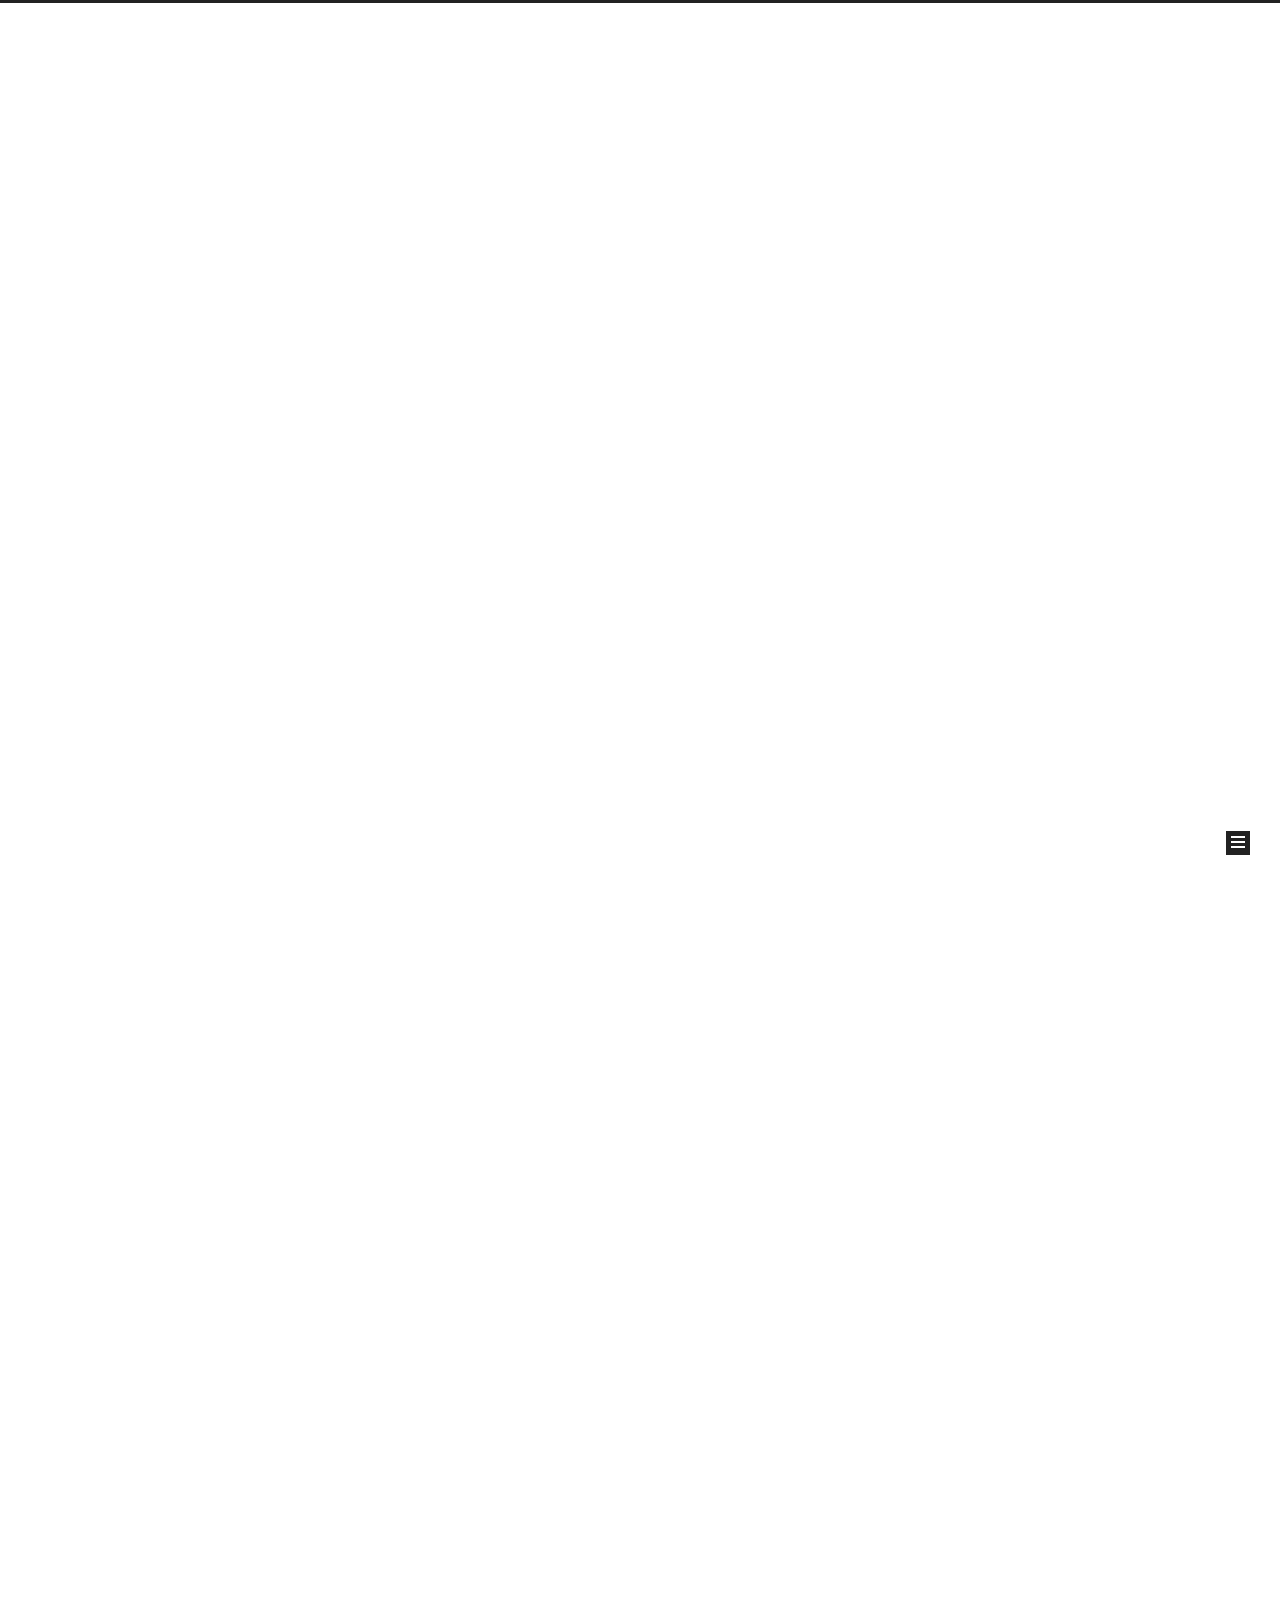
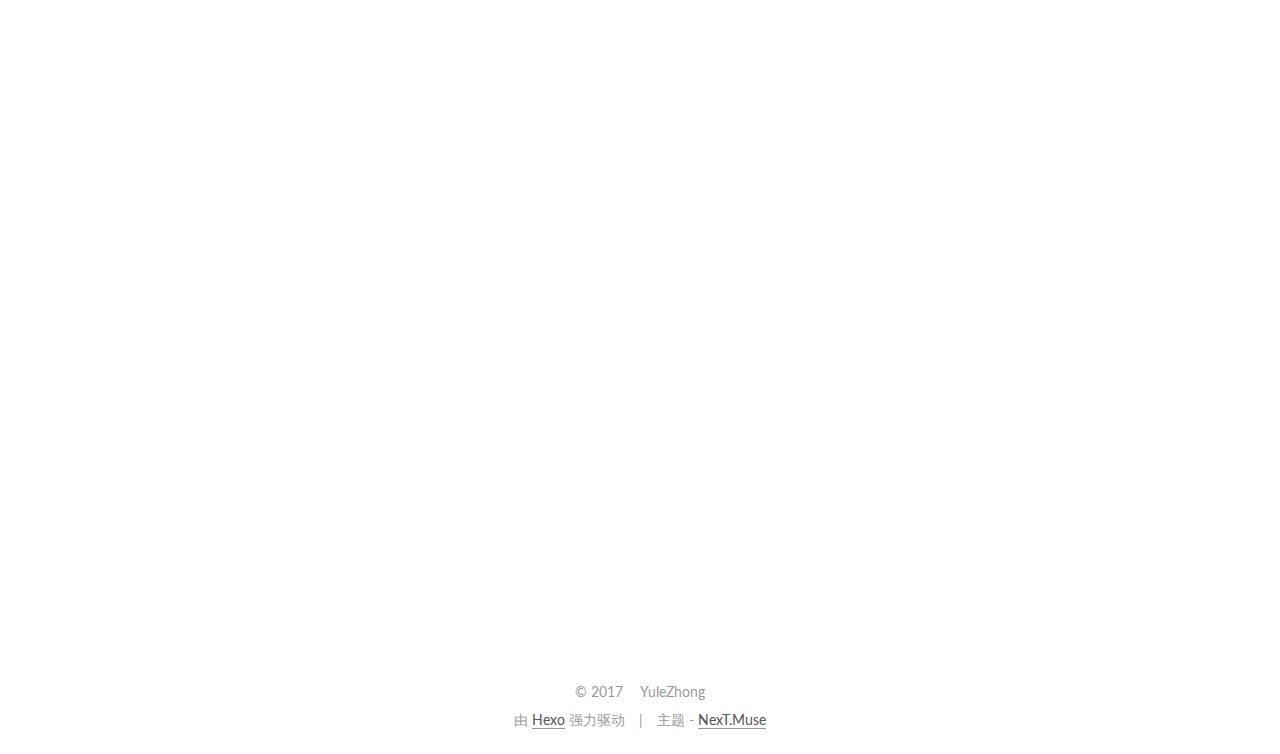
==== commit 952b7305: "Site updated: 2017-03-01 23:36:45" ====
--- a/index.html
+++ b/index.html
@@ -1,236 +1,799 @@
-<!DOCTYPE html>
-<html>
+<!doctype html>
+
+
+
+  
+
+
+<html class="theme-next muse use-motion" lang="zh-Hans">
 <head>
-  <meta charset="utf-8">
-  
-  <title>Hexo</title>
-  <meta name="viewport" content="width=device-width, initial-scale=1, maximum-scale=1">
-  <meta property="og:type" content="website">
-<meta property="og:title" content="Hexo">
+  <meta charset="UTF-8"/>
+<meta http-equiv="X-UA-Compatible" content="IE=edge" />
+<meta name="viewport" content="width=device-width, initial-scale=1, maximum-scale=1"/>
+
+
+
+<meta http-equiv="Cache-Control" content="no-transform" />
+<meta http-equiv="Cache-Control" content="no-siteapp" />
+
+
+
+
+
+
+
+
+
+
+
+
+
+
+
+  
+  
+  <link href="/lib/fancybox/source/jquery.fancybox.css?v=2.1.5" rel="stylesheet" type="text/css" />
+
+
+
+
+  
+  
+  
+  
+
+  
+    
+    
+  
+
+  
+
+  
+
+  
+
+  
+
+  
+    
+    
+    <link href="//fonts.googleapis.com/css?family=Lato:300,300italic,400,400italic,700,700italic&subset=latin,latin-ext" rel="stylesheet" type="text/css">
+  
+
+
+
+
+
+
+<link href="/lib/font-awesome/css/font-awesome.min.css?v=4.6.2" rel="stylesheet" type="text/css" />
+
+<link href="/css/main.css?v=5.1.0" rel="stylesheet" type="text/css" />
+
+
+  <meta name="keywords" content="Hexo, NexT" />
+
+
+
+
+
+
+
+
+  <link rel="shortcut icon" type="image/x-icon" href="/favicon.ico?v=5.1.0" />
+
+
+
+
+
+
+<meta property="og:type" content="website">
+<meta property="og:title" content="hexo">
 <meta property="og:url" content="http://yoursite.com/index.html">
-<meta property="og:site_name" content="Hexo">
+<meta property="og:site_name" content="hexo">
 <meta name="twitter:card" content="summary">
-<meta name="twitter:title" content="Hexo">
-  
-    <link rel="alternate" href="/atom.xml" title="Hexo" type="application/atom+xml">
-  
-  
-    <link rel="icon" href="/favicon.png">
-  
-  
-    <link href="//fonts.googleapis.com/css?family=Source+Code+Pro" rel="stylesheet" type="text/css">
-  
-  <link rel="stylesheet" href="/css/style.css">
-  
-
+<meta name="twitter:title" content="hexo">
+
+
+
+<script type="text/javascript" id="hexo.configurations">
+  var NexT = window.NexT || {};
+  var CONFIG = {
+    root: '/',
+    scheme: 'Muse',
+    sidebar: {"position":"left","display":"post","offset":12,"offset_float":0,"b2t":false,"scrollpercent":false},
+    fancybox: true,
+    motion: true,
+    duoshuo: {
+      userId: '0',
+      author: '博主'
+    },
+    algolia: {
+      applicationID: '',
+      apiKey: '',
+      indexName: '',
+      hits: {"per_page":10},
+      labels: {"input_placeholder":"Search for Posts","hits_empty":"We didn't find any results for the search: ${query}","hits_stats":"${hits} results found in ${time} ms"}
+    }
+  };
+</script>
+
+
+
+  <link rel="canonical" href="http://yoursite.com/"/>
+
+
+
+
+
+  <title> hexo </title>
 </head>
 
-<body>
-  <div id="container">
-    <div id="wrap">
-      <header id="header">
-  <div id="banner"></div>
-  <div id="header-outer" class="outer">
-    <div id="header-title" class="inner">
-      <h1 id="logo-wrap">
-        <a href="/" id="logo">Hexo</a>
-      </h1>
-      
-    </div>
-    <div id="header-inner" class="inner">
-      <nav id="main-nav">
-        <a id="main-nav-toggle" class="nav-icon"></a>
-        
-          <a class="main-nav-link" href="/">Home</a>
-        
-          <a class="main-nav-link" href="/archives">Archives</a>
-        
-      </nav>
-      <nav id="sub-nav">
-        
-          <a id="nav-rss-link" class="nav-icon" href="/atom.xml" title="RSS Feed"></a>
-        
-        <a id="nav-search-btn" class="nav-icon" title="Search"></a>
-      </nav>
-      <div id="search-form-wrap">
-        <form action="//google.com/search" method="get" accept-charset="UTF-8" class="search-form"><input type="search" name="q" results="0" class="search-form-input" placeholder="Search"><button type="submit" class="search-form-submit">&#xF002;</button><input type="hidden" name="sitesearch" value="http://yoursite.com"></form>
-      </div>
-    </div>
+<body itemscope itemtype="http://schema.org/WebPage" lang="zh-Hans">
+
+  
+
+
+
+
+
+
+
+
+
+
+
+
+
+
+  
+  
+    
+  
+
+  <div class="container one-collumn sidebar-position-left 
+   page-home 
+ ">
+    <div class="headband"></div>
+
+    <header id="header" class="header" itemscope itemtype="http://schema.org/WPHeader">
+      <div class="header-inner"><div class="site-brand-wrapper">
+  <div class="site-meta ">
+    
+
+    <div class="custom-logo-site-title">
+      <a href="/"  class="brand" rel="start">
+        <span class="logo-line-before"><i></i></span>
+        <span class="site-title">hexo</span>
+        <span class="logo-line-after"><i></i></span>
+      </a>
+    </div>
+      
+        <p class="site-subtitle"></p>
+      
   </div>
-</header>
-      <div class="outer">
-        <section id="main">
-  
-    <article id="post-行尸走肉" class="article article-type-post" itemscope itemprop="blogPost">
-  <div class="article-meta">
-    <a href="/2017/02/27/行尸走肉/" class="article-date">
-  <time datetime="2017-02-27T15:44:52.000Z" itemprop="datePublished">2017-02-27</time>
-</a>
-    
+
+  <div class="site-nav-toggle">
+    <button>
+      <span class="btn-bar"></span>
+      <span class="btn-bar"></span>
+      <span class="btn-bar"></span>
+    </button>
   </div>
-  <div class="article-inner">
-    
-    
-      <header class="article-header">
-        
-  
-    <h1 itemprop="name">
-      <a class="article-title" href="/2017/02/27/行尸走肉/">行尸走肉</a>
-    </h1>
-  
-
+</div>
+
+<nav class="site-nav">
+  
+
+  
+    <ul id="menu" class="menu">
+      
+        
+        <li class="menu-item menu-item-home">
+          <a href="/" rel="section">
+            
+              <i class="menu-item-icon fa fa-fw fa-home"></i> <br />
+            
+            首页
+          </a>
+        </li>
+      
+        
+        <li class="menu-item menu-item-archives">
+          <a href="/archives" rel="section">
+            
+              <i class="menu-item-icon fa fa-fw fa-archive"></i> <br />
+            
+            归档
+          </a>
+        </li>
+      
+        
+        <li class="menu-item menu-item-tags">
+          <a href="/tags" rel="section">
+            
+              <i class="menu-item-icon fa fa-fw fa-tags"></i> <br />
+            
+            标签
+          </a>
+        </li>
+      
+
+      
+    </ul>
+  
+
+  
+</nav>
+
+
+
+ </div>
+    </header>
+
+    <main id="main" class="main">
+      <div class="main-inner">
+        <div class="content-wrap">
+          <div id="content" class="content">
+            
+  <section id="posts" class="posts-expand">
+    
+      
+
+  
+
+  
+  
+  
+
+  <article class="post post-type-normal " itemscope itemtype="http://schema.org/Article">
+    <link itemprop="mainEntityOfPage" href="http://yoursite.com/2017/02/27/行尸走肉/">
+
+    <span hidden itemprop="author" itemscope itemtype="http://schema.org/Person">
+      <meta itemprop="name" content="YuleZhong">
+      <meta itemprop="description" content="">
+      <meta itemprop="image" content="/images/avatar.gif">
+    </span>
+
+    <span hidden itemprop="publisher" itemscope itemtype="http://schema.org/Organization">
+      <meta itemprop="name" content="hexo">
+    </span>
+
+    
+      <header class="post-header">
+
+        
+        
+          <h1 class="post-title" itemprop="name headline">
+            
+            
+              
+                
+                <a class="post-title-link" href="/2017/02/27/行尸走肉/" itemprop="url">
+                  行尸走肉
+                </a>
+              
+            
+          </h1>
+        
+
+        <div class="post-meta">
+          <span class="post-time">
+            
+              <span class="post-meta-item-icon">
+                <i class="fa fa-calendar-o"></i>
+              </span>
+              
+                <span class="post-meta-item-text">发表于</span>
+              
+              <time title="创建于" itemprop="dateCreated datePublished" datetime="2017-02-27T23:44:52+08:00">
+                2017-02-27
+              </time>
+            
+
+            
+
+            
+          </span>
+
+          
+
+          
+            
+          
+
+          
+          
+
+          
+
+          
+
+          
+
+        </div>
       </header>
     
-    <div class="article-entry" itemprop="articleBody">
-      
-        <p>Hello world test!</p>
-
-      
-    </div>
-    <footer class="article-footer">
-      <a data-url="http://yoursite.com/2017/02/27/行尸走肉/" data-id="cizpn8pd30003egtrhdm524dt" class="article-share-link">Share</a>
-      
-      
-  <ul class="article-tag-list"><li class="article-tag-list-item"><a class="article-tag-list-link" href="/tags/开始/">开始</a></li><li class="article-tag-list-item"><a class="article-tag-list-link" href="/tags/日志/">日志</a></li></ul>
-
+
+
+    <div class="post-body" itemprop="articleBody">
+
+      
+      
+
+      
+        
+          
+            <p>Hello world test!</p>
+
+          
+        
+      
+    </div>
+
+    <div>
+      
+    </div>
+
+    <div>
+      
+    </div>
+
+
+    <footer class="post-footer">
+      
+
+      
+
+      
+
+      
+      
+        <div class="post-eof"></div>
+      
     </footer>
-  </div>
-  
-</article>
-
-
-  
-    <article id="post-你的名字" class="article article-type-post" itemscope itemprop="blogPost">
-  <div class="article-meta">
-    <a href="/2017/02/27/你的名字/" class="article-date">
-  <time datetime="2017-02-27T13:02:15.000Z" itemprop="datePublished">2017-02-27</time>
-</a>
-    
-  </div>
-  <div class="article-inner">
-    
-    
-      <header class="article-header">
-        
-  
-    <h1 itemprop="name">
-      <a class="article-title" href="/2017/02/27/你的名字/">你的名字</a>
-    </h1>
-  
-
+  </article>
+
+
+    
+      
+
+  
+
+  
+  
+  
+
+  <article class="post post-type-normal " itemscope itemtype="http://schema.org/Article">
+    <link itemprop="mainEntityOfPage" href="http://yoursite.com/2017/02/27/你的名字/">
+
+    <span hidden itemprop="author" itemscope itemtype="http://schema.org/Person">
+      <meta itemprop="name" content="YuleZhong">
+      <meta itemprop="description" content="">
+      <meta itemprop="image" content="/images/avatar.gif">
+    </span>
+
+    <span hidden itemprop="publisher" itemscope itemtype="http://schema.org/Organization">
+      <meta itemprop="name" content="hexo">
+    </span>
+
+    
+      <header class="post-header">
+
+        
+        
+          <h1 class="post-title" itemprop="name headline">
+            
+            
+              
+                
+                <a class="post-title-link" href="/2017/02/27/你的名字/" itemprop="url">
+                  你的名字
+                </a>
+              
+            
+          </h1>
+        
+
+        <div class="post-meta">
+          <span class="post-time">
+            
+              <span class="post-meta-item-icon">
+                <i class="fa fa-calendar-o"></i>
+              </span>
+              
+                <span class="post-meta-item-text">发表于</span>
+              
+              <time title="创建于" itemprop="dateCreated datePublished" datetime="2017-02-27T21:02:15+08:00">
+                2017-02-27
+              </time>
+            
+
+            
+
+            
+          </span>
+
+          
+
+          
+            
+          
+
+          
+          
+
+          
+
+          
+
+          
+
+        </div>
       </header>
     
-    <div class="article-entry" itemprop="articleBody">
-      
-        
-      
-    </div>
-    <footer class="article-footer">
-      <a data-url="http://yoursite.com/2017/02/27/你的名字/" data-id="cizpn8pcx0001egtrfwzwhp62" class="article-share-link">Share</a>
-      
+
+
+    <div class="post-body" itemprop="articleBody">
+
+      
+      
+
+      
+        
+          
+            
+          
+        
+      
+    </div>
+
+    <div>
+      
+    </div>
+
+    <div>
+      
+    </div>
+
+
+    <footer class="post-footer">
+      
+
+      
+
+      
+
+      
+      
+        <div class="post-eof"></div>
       
     </footer>
-  </div>
-  
-</article>
-
-
-  
-    <article id="post-我的职业生涯" class="article article-type-post" itemscope itemprop="blogPost">
-  <div class="article-meta">
-    <a href="/2017/02/27/我的职业生涯/" class="article-date">
-  <time datetime="2017-02-27T12:17:04.000Z" itemprop="datePublished">2017-02-27</time>
-</a>
-    
-  </div>
-  <div class="article-inner">
-    
-    
-      <header class="article-header">
-        
-  
-    <h1 itemprop="name">
-      <a class="article-title" href="/2017/02/27/我的职业生涯/">我的职业生涯</a>
-    </h1>
-  
-
+  </article>
+
+
+    
+      
+
+  
+
+  
+  
+  
+
+  <article class="post post-type-normal " itemscope itemtype="http://schema.org/Article">
+    <link itemprop="mainEntityOfPage" href="http://yoursite.com/2017/02/27/我的职业生涯/">
+
+    <span hidden itemprop="author" itemscope itemtype="http://schema.org/Person">
+      <meta itemprop="name" content="YuleZhong">
+      <meta itemprop="description" content="">
+      <meta itemprop="image" content="/images/avatar.gif">
+    </span>
+
+    <span hidden itemprop="publisher" itemscope itemtype="http://schema.org/Organization">
+      <meta itemprop="name" content="hexo">
+    </span>
+
+    
+      <header class="post-header">
+
+        
+        
+          <h1 class="post-title" itemprop="name headline">
+            
+            
+              
+                
+                <a class="post-title-link" href="/2017/02/27/我的职业生涯/" itemprop="url">
+                  我的职业生涯
+                </a>
+              
+            
+          </h1>
+        
+
+        <div class="post-meta">
+          <span class="post-time">
+            
+              <span class="post-meta-item-icon">
+                <i class="fa fa-calendar-o"></i>
+              </span>
+              
+                <span class="post-meta-item-text">发表于</span>
+              
+              <time title="创建于" itemprop="dateCreated datePublished" datetime="2017-02-27T20:17:04+08:00">
+                2017-02-27
+              </time>
+            
+
+            
+
+            
+          </span>
+
+          
+
+          
+            
+          
+
+          
+          
+
+          
+
+          
+
+          
+
+        </div>
       </header>
     
-    <div class="article-entry" itemprop="articleBody">
-      
-        
-      
-    </div>
-    <footer class="article-footer">
-      <a data-url="http://yoursite.com/2017/02/27/我的职业生涯/" data-id="cizpn8pd10002egtre2idirye" class="article-share-link">Share</a>
-      
+
+
+    <div class="post-body" itemprop="articleBody">
+
+      
+      
+
+      
+        
+          
+            
+          
+        
+      
+    </div>
+
+    <div>
+      
+    </div>
+
+    <div>
+      
+    </div>
+
+
+    <footer class="post-footer">
+      
+
+      
+
+      
+
+      
+      
+        <div class="post-eof"></div>
       
     </footer>
-  </div>
-  
-</article>
-
-
-  
-    <article id="post-name" class="article article-type-post" itemscope itemprop="blogPost">
-  <div class="article-meta">
-    <a href="/2017/02/27/name/" class="article-date">
-  <time datetime="2017-02-27T12:10:26.000Z" itemprop="datePublished">2017-02-27</time>
-</a>
-    
-  </div>
-  <div class="article-inner">
-    
-    
-      <header class="article-header">
-        
-  
-    <h1 itemprop="name">
-      <a class="article-title" href="/2017/02/27/name/">name</a>
-    </h1>
-  
-
+  </article>
+
+
+    
+      
+
+  
+
+  
+  
+  
+
+  <article class="post post-type-normal " itemscope itemtype="http://schema.org/Article">
+    <link itemprop="mainEntityOfPage" href="http://yoursite.com/2017/02/27/name/">
+
+    <span hidden itemprop="author" itemscope itemtype="http://schema.org/Person">
+      <meta itemprop="name" content="YuleZhong">
+      <meta itemprop="description" content="">
+      <meta itemprop="image" content="/images/avatar.gif">
+    </span>
+
+    <span hidden itemprop="publisher" itemscope itemtype="http://schema.org/Organization">
+      <meta itemprop="name" content="hexo">
+    </span>
+
+    
+      <header class="post-header">
+
+        
+        
+          <h1 class="post-title" itemprop="name headline">
+            
+            
+              
+                
+                <a class="post-title-link" href="/2017/02/27/name/" itemprop="url">
+                  name
+                </a>
+              
+            
+          </h1>
+        
+
+        <div class="post-meta">
+          <span class="post-time">
+            
+              <span class="post-meta-item-icon">
+                <i class="fa fa-calendar-o"></i>
+              </span>
+              
+                <span class="post-meta-item-text">发表于</span>
+              
+              <time title="创建于" itemprop="dateCreated datePublished" datetime="2017-02-27T20:10:26+08:00">
+                2017-02-27
+              </time>
+            
+
+            
+
+            
+          </span>
+
+          
+
+          
+            
+          
+
+          
+          
+
+          
+
+          
+
+          
+
+        </div>
       </header>
     
-    <div class="article-entry" itemprop="articleBody">
-      
-        
-      
-    </div>
-    <footer class="article-footer">
-      <a data-url="http://yoursite.com/2017/02/27/name/" data-id="cizpn8pcr0000egtrxnuk77je" class="article-share-link">Share</a>
-      
+
+
+    <div class="post-body" itemprop="articleBody">
+
+      
+      
+
+      
+        
+          
+            
+          
+        
+      
+    </div>
+
+    <div>
+      
+    </div>
+
+    <div>
+      
+    </div>
+
+
+    <footer class="post-footer">
+      
+
+      
+
+      
+
+      
+      
+        <div class="post-eof"></div>
       
     </footer>
-  </div>
-  
-</article>
-
-
-  
-    <article id="post-hello-world" class="article article-type-post" itemscope itemprop="blogPost">
-  <div class="article-meta">
-    <a href="/2017/02/27/hello-world/" class="article-date">
-  <time datetime="2017-02-27T08:00:52.796Z" itemprop="datePublished">2017-02-27</time>
-</a>
-    
-  </div>
-  <div class="article-inner">
-    
-    
-      <header class="article-header">
-        
-  
-    <h1 itemprop="name">
-      <a class="article-title" href="/2017/02/27/hello-world/">Hello World</a>
-    </h1>
-  
-
+  </article>
+
+
+    
+      
+
+  
+
+  
+  
+  
+
+  <article class="post post-type-normal " itemscope itemtype="http://schema.org/Article">
+    <link itemprop="mainEntityOfPage" href="http://yoursite.com/2017/02/27/hello-world/">
+
+    <span hidden itemprop="author" itemscope itemtype="http://schema.org/Person">
+      <meta itemprop="name" content="YuleZhong">
+      <meta itemprop="description" content="">
+      <meta itemprop="image" content="/images/avatar.gif">
+    </span>
+
+    <span hidden itemprop="publisher" itemscope itemtype="http://schema.org/Organization">
+      <meta itemprop="name" content="hexo">
+    </span>
+
+    
+      <header class="post-header">
+
+        
+        
+          <h1 class="post-title" itemprop="name headline">
+            
+            
+              
+                
+                <a class="post-title-link" href="/2017/02/27/hello-world/" itemprop="url">
+                  Hello World
+                </a>
+              
+            
+          </h1>
+        
+
+        <div class="post-meta">
+          <span class="post-time">
+            
+              <span class="post-meta-item-icon">
+                <i class="fa fa-calendar-o"></i>
+              </span>
+              
+                <span class="post-meta-item-text">发表于</span>
+              
+              <time title="创建于" itemprop="dateCreated datePublished" datetime="2017-02-27T16:00:52+08:00">
+                2017-02-27
+              </time>
+            
+
+            
+
+            
+          </span>
+
+          
+
+          
+            
+          
+
+          
+          
+
+          
+
+          
+
+          
+
+        </div>
       </header>
     
-    <div class="article-entry" itemprop="articleBody">
-      
-        <p>Welcome to <a href="https://hexo.io/" target="_blank" rel="external">Hexo</a>! This is your very first post. Check <a href="https://hexo.io/docs/" target="_blank" rel="external">documentation</a> for more info. If you get any problems when using Hexo, you can find the answer in <a href="https://hexo.io/docs/troubleshooting.html" target="_blank" rel="external">troubleshooting</a> or you can ask me on <a href="https://github.com/hexojs/hexo/issues" target="_blank" rel="external">GitHub</a>.</p>
+
+
+    <div class="post-body" itemprop="articleBody">
+
+      
+      
+
+      
+        
+          
+            <p>Welcome to <a href="https://hexo.io/" target="_blank" rel="external">Hexo</a>! This is your very first post. Check <a href="https://hexo.io/docs/" target="_blank" rel="external">documentation</a> for more info. If you get any problems when using Hexo, you can find the answer in <a href="https://hexo.io/docs/troubleshooting.html" target="_blank" rel="external">troubleshooting</a> or you can ask me on <a href="https://github.com/hexojs/hexo/issues" target="_blank" rel="external">GitHub</a>.</p>
 <h2 id="Quick-Start"><a href="#Quick-Start" class="headerlink" title="Quick Start"></a>Quick Start</h2><h3 id="Create-a-new-post"><a href="#Create-a-new-post" class="headerlink" title="Create a new post"></a>Create a new post</h3><figure class="highlight bash"><table><tr><td class="gutter"><pre><div class="line">1</div></pre></td><td class="code"><pre><div class="line">$ hexo new <span class="string">"My New Post"</span></div></pre></td></tr></table></figure>
 <p>More info: <a href="https://hexo.io/docs/writing.html" target="_blank" rel="external">Writing</a></p>
 <h3 id="Run-server"><a href="#Run-server" class="headerlink" title="Run server"></a>Run server</h3><figure class="highlight bash"><table><tr><td class="gutter"><pre><div class="line">1</div></pre></td><td class="code"><pre><div class="line">$ hexo server</div></pre></td></tr></table></figure>
@@ -240,118 +803,274 @@
 <h3 id="Deploy-to-remote-sites"><a href="#Deploy-to-remote-sites" class="headerlink" title="Deploy to remote sites"></a>Deploy to remote sites</h3><figure class="highlight bash"><table><tr><td class="gutter"><pre><div class="line">1</div></pre></td><td class="code"><pre><div class="line">$ hexo deploy</div></pre></td></tr></table></figure>
 <p>More info: <a href="https://hexo.io/docs/deployment.html" target="_blank" rel="external">Deployment</a></p>
 
-      
-    </div>
-    <footer class="article-footer">
-      <a data-url="http://yoursite.com/2017/02/27/hello-world/" data-id="cizpn8pe00008egtrr8pef57m" class="article-share-link">Share</a>
-      
+          
+        
+      
+    </div>
+
+    <div>
+      
+    </div>
+
+    <div>
+      
+    </div>
+
+
+    <footer class="post-footer">
+      
+
+      
+
+      
+
+      
+      
+        <div class="post-eof"></div>
       
     </footer>
+  </article>
+
+
+    
+  </section>
+
+  
+
+          
+          </div>
+          
+
+
+          
+
+        </div>
+        
+          
+  
+  <div class="sidebar-toggle">
+    <div class="sidebar-toggle-line-wrap">
+      <span class="sidebar-toggle-line sidebar-toggle-line-first"></span>
+      <span class="sidebar-toggle-line sidebar-toggle-line-middle"></span>
+      <span class="sidebar-toggle-line sidebar-toggle-line-last"></span>
+    </div>
   </div>
-  
-</article>
-
-
-  
-
-</section>
-        
-          <aside id="sidebar">
-  
-    
-
-  
-    
-  <div class="widget-wrap">
-    <h3 class="widget-title">Tags</h3>
-    <div class="widget">
-      <ul class="tag-list"><li class="tag-list-item"><a class="tag-list-link" href="/tags/开始/">开始</a></li><li class="tag-list-item"><a class="tag-list-link" href="/tags/日志/">日志</a></li></ul>
-    </div>
+
+  <aside id="sidebar" class="sidebar">
+    <div class="sidebar-inner">
+
+      
+
+      
+
+      <section class="site-overview sidebar-panel sidebar-panel-active">
+        <div class="site-author motion-element" itemprop="author" itemscope itemtype="http://schema.org/Person">
+          <img class="site-author-image" itemprop="image"
+               src="/images/avatar.gif"
+               alt="YuleZhong" />
+          <p class="site-author-name" itemprop="name">YuleZhong</p>
+           
+              <p class="site-description motion-element" itemprop="description"></p>
+          
+        </div>
+        <nav class="site-state motion-element">
+        
+          
+            <div class="site-state-item site-state-posts">
+              <a href="/archives">
+                <span class="site-state-item-count">5</span>
+                <span class="site-state-item-name">日志</span>
+              </a>
+            </div>
+          
+
+          
+
+          
+            <div class="site-state-item site-state-tags">
+              <a href="/tags">
+                <span class="site-state-item-count">2</span>
+                <span class="site-state-item-name">标签</span>
+              </a>
+            </div>
+          
+
+        </nav>
+
+        
+
+        <div class="links-of-author motion-element">
+          
+        </div>
+
+        
+        
+
+        
+        
+
+        
+
+
+      </section>
+
+      
+
+      
+
+    </div>
+  </aside>
+
+
+        
+      </div>
+    </main>
+
+    <footer id="footer" class="footer">
+      <div class="footer-inner">
+        <div class="copyright" >
+  
+  &copy; 
+  <span itemprop="copyrightYear">2017</span>
+  <span class="with-love">
+    <i class="fa fa-heart"></i>
+  </span>
+  <span class="author" itemprop="copyrightHolder">YuleZhong</span>
+</div>
+
+
+<div class="powered-by">
+  由 <a class="theme-link" href="https://hexo.io">Hexo</a> 强力驱动
+</div>
+
+<div class="theme-info">
+  主题 -
+  <a class="theme-link" href="https://github.com/iissnan/hexo-theme-next">
+    NexT.Muse
+  </a>
+</div>
+
+
+        
+
+        
+      </div>
+    </footer>
+
+    
+      <div class="back-to-top">
+        <i class="fa fa-arrow-up"></i>
+        
+      </div>
+    
+    
   </div>
 
-
-  
-    
-  <div class="widget-wrap">
-    <h3 class="widget-title">Tag Cloud</h3>
-    <div class="widget tagcloud">
-      <a href="/tags/开始/" style="font-size: 10px;">开始</a> <a href="/tags/日志/" style="font-size: 10px;">日志</a>
-    </div>
-  </div>
-
-  
-    
-  <div class="widget-wrap">
-    <h3 class="widget-title">Archives</h3>
-    <div class="widget">
-      <ul class="archive-list"><li class="archive-list-item"><a class="archive-list-link" href="/archives/2017/02/">February 2017</a></li></ul>
-    </div>
-  </div>
-
-
-  
-    
-  <div class="widget-wrap">
-    <h3 class="widget-title">Recent Posts</h3>
-    <div class="widget">
-      <ul>
-        
-          <li>
-            <a href="/2017/02/27/行尸走肉/">行尸走肉</a>
-          </li>
-        
-          <li>
-            <a href="/2017/02/27/你的名字/">你的名字</a>
-          </li>
-        
-          <li>
-            <a href="/2017/02/27/我的职业生涯/">我的职业生涯</a>
-          </li>
-        
-          <li>
-            <a href="/2017/02/27/name/">name</a>
-          </li>
-        
-          <li>
-            <a href="/2017/02/27/hello-world/">Hello World</a>
-          </li>
-        
-      </ul>
-    </div>
-  </div>
-
-  
-</aside>
-        
-      </div>
-      <footer id="footer">
-  
-  <div class="outer">
-    <div id="footer-info" class="inner">
-      &copy; 2017 John Doe<br>
-      Powered by <a href="http://hexo.io/" target="_blank">Hexo</a>
-    </div>
-  </div>
-</footer>
-    </div>
-    <nav id="mobile-nav">
-  
-    <a href="/" class="mobile-nav-link">Home</a>
-  
-    <a href="/archives" class="mobile-nav-link">Archives</a>
-  
-</nav>
-    
-
-<script src="//ajax.googleapis.com/ajax/libs/jquery/2.0.3/jquery.min.js"></script>
-
-
-  <link rel="stylesheet" href="/fancybox/jquery.fancybox.css">
-  <script src="/fancybox/jquery.fancybox.pack.js"></script>
-
-
-<script src="/js/script.js"></script>
-
-  </div>
+  
+
+<script type="text/javascript">
+  if (Object.prototype.toString.call(window.Promise) !== '[object Function]') {
+    window.Promise = null;
+  }
+</script>
+
+
+
+
+
+
+
+
+
+  
+
+
+
+
+  
+  <script type="text/javascript" src="/lib/jquery/index.js?v=2.1.3"></script>
+
+  
+  <script type="text/javascript" src="/lib/fastclick/lib/fastclick.min.js?v=1.0.6"></script>
+
+  
+  <script type="text/javascript" src="/lib/jquery_lazyload/jquery.lazyload.js?v=1.9.7"></script>
+
+  
+  <script type="text/javascript" src="/lib/velocity/velocity.min.js?v=1.2.1"></script>
+
+  
+  <script type="text/javascript" src="/lib/velocity/velocity.ui.min.js?v=1.2.1"></script>
+
+  
+  <script type="text/javascript" src="/lib/fancybox/source/jquery.fancybox.pack.js?v=2.1.5"></script>
+
+
+  
+
+
+  <script type="text/javascript" src="/js/src/utils.js?v=5.1.0"></script>
+
+  <script type="text/javascript" src="/js/src/motion.js?v=5.1.0"></script>
+
+
+
+  
+  
+
+  
+
+  
+
+
+  <script type="text/javascript" src="/js/src/bootstrap.js?v=5.1.0"></script>
+
+
+
+  
+
+
+
+  
+
+
+
+
+	
+
+
+
+
+
+  
+
+
+
+
+
+  
+
+
+
+
+
+  
+
+
+
+  
+  
+
+  
+
+  
+
+  
+
+  
+
+
+  
+
 </body>
-</html>+</html>
--- a/css/main.css
+++ b/css/main.css
@@ -0,0 +1,2546 @@
+/* normalize.css v3.0.2 | MIT License | git.io/normalize */
+html {
+  font-family: sans-serif; /* 1 */
+  -ms-text-size-adjust: 100%; /* 2 */
+  -webkit-text-size-adjust: 100%; /* 2 */
+}
+body {
+  margin: 0;
+}
+article,
+aside,
+details,
+figcaption,
+figure,
+footer,
+header,
+hgroup,
+main,
+menu,
+nav,
+section,
+summary {
+  display: block;
+}
+audio,
+canvas,
+progress,
+video {
+  display: inline-block; /* 1 */
+  vertical-align: baseline; /* 2 */
+}
+audio:not([controls]) {
+  display: none;
+  height: 0;
+}
+[hidden],
+template {
+  display: none;
+}
+a {
+  background-color: transparent;
+}
+a:active,
+a:hover {
+  outline: 0;
+}
+abbr[title] {
+  border-bottom: 1px dotted;
+}
+b,
+strong {
+  font-weight: bold;
+}
+dfn {
+  font-style: italic;
+}
+h1 {
+  font-size: 2em;
+  margin: 0.67em 0;
+}
+mark {
+  background: #ff0;
+  color: #000;
+}
+small {
+  font-size: 80%;
+}
+sub,
+sup {
+  font-size: 75%;
+  line-height: 0;
+  position: relative;
+  vertical-align: baseline;
+}
+sup {
+  top: -0.5em;
+}
+sub {
+  bottom: -0.25em;
+}
+img {
+  border: 0;
+}
+svg:not(:root) {
+  overflow: hidden;
+}
+figure {
+  margin: 1em 40px;
+}
+hr {
+  -moz-box-sizing: content-box;
+  box-sizing: content-box;
+  height: 0;
+}
+pre {
+  overflow: auto;
+}
+code,
+kbd,
+pre,
+samp {
+  font-family: monospace, monospace;
+  font-size: 1em;
+}
+button,
+input,
+optgroup,
+select,
+textarea {
+  color: inherit; /* 1 */
+  font: inherit; /* 2 */
+  margin: 0; /* 3 */
+}
+button {
+  overflow: visible;
+}
+button,
+select {
+  text-transform: none;
+}
+button,
+html input[type="button"],
+input[type="reset"],
+input[type="submit"] {
+  -webkit-appearance: button; /* 2 */
+  cursor: pointer; /* 3 */
+}
+button[disabled],
+html input[disabled] {
+  cursor: default;
+}
+button::-moz-focus-inner,
+input::-moz-focus-inner {
+  border: 0;
+  padding: 0;
+}
+input {
+  line-height: normal;
+}
+input[type="checkbox"],
+input[type="radio"] {
+  box-sizing: border-box; /* 1 */
+  padding: 0; /* 2 */
+}
+input[type="number"]::-webkit-inner-spin-button,
+input[type="number"]::-webkit-outer-spin-button {
+  height: auto;
+}
+input[type="search"] {
+  -webkit-appearance: textfield; /* 1 */
+  -moz-box-sizing: content-box;
+  -webkit-box-sizing: content-box; /* 2 */
+  box-sizing: content-box;
+}
+input[type="search"]::-webkit-search-cancel-button,
+input[type="search"]::-webkit-search-decoration {
+  -webkit-appearance: none;
+}
+fieldset {
+  border: 1px solid #c0c0c0;
+  margin: 0 2px;
+  padding: 0.35em 0.625em 0.75em;
+}
+legend {
+  border: 0; /* 1 */
+  padding: 0; /* 2 */
+}
+textarea {
+  overflow: auto;
+}
+optgroup {
+  font-weight: bold;
+}
+table {
+  border-collapse: collapse;
+  border-spacing: 0;
+}
+td,
+th {
+  padding: 0;
+}
+::selection {
+  background: #262a30;
+  color: #fff;
+}
+body {
+  position: relative;
+  font-family: 'Lato', "PingFang SC", "Microsoft YaHei", sans-serif;
+  font-size: 14px;
+  line-height: 2;
+  color: #555;
+  background: #fff;
+}
+@media (max-width: 767px) {
+  body {
+    padding-right: 0 !important;
+  }
+}
+@media (min-width: 768px) and (max-width: 991px) {
+  body {
+    padding-right: 0 !important;
+  }
+}
+@media (min-width: 1600px) {
+  body {
+    font-size: 16px;
+  }
+}
+h1,
+h2,
+h3,
+h4,
+h5,
+h6 {
+  margin: 0;
+  padding: 0;
+  font-weight: bold;
+  line-height: 1.5;
+  font-family: 'Lato', "PingFang SC", "Microsoft YaHei", sans-serif;
+}
+h2,
+h3,
+h4,
+h5,
+h6 {
+  margin: 20px 0 15px;
+}
+h1 {
+  font-size: 22px;
+}
+@media (max-width: 767px) {
+  h1 {
+    font-size: 18px;
+  }
+}
+h2 {
+  font-size: 20px;
+}
+@media (max-width: 767px) {
+  h2 {
+    font-size: 16px;
+  }
+}
+h3 {
+  font-size: 18px;
+}
+@media (max-width: 767px) {
+  h3 {
+    font-size: 14px;
+  }
+}
+h4 {
+  font-size: 16px;
+}
+@media (max-width: 767px) {
+  h4 {
+    font-size: 12px;
+  }
+}
+h5 {
+  font-size: 14px;
+}
+@media (max-width: 767px) {
+  h5 {
+    font-size: 10px;
+  }
+}
+h6 {
+  font-size: 12px;
+}
+@media (max-width: 767px) {
+  h6 {
+    font-size: 8px;
+  }
+}
+p {
+  margin: 0 0 25px 0;
+}
+a {
+  color: #555;
+  text-decoration: none;
+  border-bottom: 1px solid #999;
+  word-wrap: break-word;
+}
+a:hover {
+  color: #222;
+  border-bottom-color: #222;
+}
+blockquote {
+  margin: 0;
+  padding: 0;
+}
+img {
+  display: block;
+  margin: auto;
+  max-width: 100%;
+  height: auto;
+}
+hr {
+  margin: 40px 0;
+  height: 3px;
+  border: none;
+  background-color: #ddd;
+  background-image: repeating-linear-gradient(-45deg, #fff, #fff 4px, transparent 4px, transparent 8px);
+}
+blockquote {
+  padding: 0 15px;
+  color: #666;
+  border-left: 4px solid #ddd;
+}
+blockquote cite::before {
+  content: "-";
+  padding: 0 5px;
+}
+dt {
+  font-weight: 700;
+}
+dd {
+  margin: 0;
+  padding: 0;
+}
+.text-left {
+  text-align: left;
+}
+.text-center {
+  text-align: center;
+}
+.text-right {
+  text-align: right;
+}
+.text-justify {
+  text-align: justify;
+}
+.text-nowrap {
+  white-space: nowrap;
+}
+.text-lowercase {
+  text-transform: lowercase;
+}
+.text-uppercase {
+  text-transform: uppercase;
+}
+.text-capitalize {
+  text-transform: capitalize;
+}
+.center-block {
+  display: block;
+  margin-left: auto;
+  margin-right: auto;
+}
+.clearfix:before,
+.clearfix:after {
+  content: " ";
+  display: table;
+}
+.clearfix:after {
+  clear: both;
+}
+.pullquote {
+  width: 45%;
+}
+.pullquote.left {
+  float: left;
+  margin-left: 5px;
+  margin-right: 10px;
+}
+.pullquote.right {
+  float: right;
+  margin-left: 10px;
+  margin-right: 5px;
+}
+.affix.affix.affix {
+  position: fixed;
+}
+.translation {
+  margin-top: -20px;
+  font-size: 14px;
+  color: #999;
+}
+.scrollbar-measure {
+  width: 100px;
+  height: 100px;
+  overflow: scroll;
+  position: absolute;
+  top: -9999px;
+}
+.use-motion .motion-element {
+  opacity: 0;
+}
+table {
+  margin: 20px 0;
+  width: 100%;
+  border-collapse: collapse;
+  border-spacing: 0;
+  border: 1px solid #ddd;
+  font-size: 14px;
+  table-layout: fixed;
+  word-wrap: break-all;
+}
+table>tbody>tr:nth-of-type(odd) {
+  background-color: #f9f9f9;
+}
+table>tbody>tr:hover {
+  background-color: #f5f5f5;
+}
+caption,
+th,
+td {
+  padding: 8px;
+  text-align: left;
+  vertical-align: middle;
+  font-weight: normal;
+}
+th,
+td {
+  border-bottom: 3px solid #ddd;
+  border-right: 1px solid #eee;
+}
+th {
+  padding-bottom: 10px;
+  font-weight: 700;
+}
+td {
+  border-bottom-width: 1px;
+}
+html,
+body {
+  height: 100%;
+}
+.container {
+  position: relative;
+  min-height: 100%;
+}
+.header-inner {
+  margin: 0 auto;
+  padding: 100px 0 70px;
+  width: 700px;
+}
+@media (min-width: 1600px) {
+  .container .header-inner {
+    width: 900px;
+  }
+}
+.main {
+  padding-bottom: 150px;
+}
+.main-inner {
+  margin: 0 auto;
+  width: 700px;
+}
+@media (min-width: 1600px) {
+  .container .main-inner {
+    width: 900px;
+  }
+}
+.footer {
+  position: absolute;
+  left: 0;
+  bottom: 0;
+  width: 100%;
+  min-height: 50px;
+}
+.footer-inner {
+  box-sizing: border-box;
+  margin: 20px auto;
+  width: 700px;
+}
+@media (min-width: 1600px) {
+  .container .footer-inner {
+    width: 900px;
+  }
+}
+pre,
+.highlight {
+  overflow: auto;
+  margin: 20px 0;
+  padding: 0;
+  font-size: 13px;
+  color: #4d4d4c;
+  background: #f7f7f7;
+  line-height: 1.6;
+}
+pre,
+code {
+  font-family: consolas, Menlo, "PingFang SC", "Microsoft YaHei", monospace;
+}
+code {
+  padding: 2px 4px;
+  word-wrap: break-word;
+  color: #555;
+  background: #eee;
+  border-radius: 3px;
+  font-size: 13px;
+}
+pre code {
+  padding: 0;
+  color: #4d4d4c;
+  background: none;
+  text-shadow: none;
+}
+.highlight {
+  border-radius: 1px;
+}
+.highlight pre {
+  border: none;
+  margin: 0;
+  padding: 10px 0;
+}
+.highlight table {
+  margin: 0;
+  width: auto;
+  border: none;
+}
+.highlight td {
+  border: none;
+  padding: 0;
+}
+.highlight figcaption {
+  font-size: 1em;
+  color: #4d4d4c;
+  line-height: 1em;
+  margin-bottom: 1em;
+}
+.highlight figcaption:before,
+.highlight figcaption:after {
+  content: " ";
+  display: table;
+}
+.highlight figcaption:after {
+  clear: both;
+}
+.highlight figcaption a {
+  float: right;
+  color: #4d4d4c;
+}
+.highlight figcaption a:hover {
+  border-bottom-color: #4d4d4c;
+}
+.highlight .gutter pre {
+  padding-left: 10px;
+  padding-right: 10px;
+  color: #869194;
+  text-align: right;
+  background-color: #eff2f3;
+}
+.highlight .code pre {
+  padding-left: 10px;
+  padding-right: 10px;
+  background-color: #f7f7f7;
+}
+.highlight .line {
+  height: 20px;
+}
+.gutter {
+  -webkit-user-select: none;
+  -moz-user-select: none;
+  -ms-user-select: none;
+  user-select: none;
+}
+.gist table {
+  width: auto;
+}
+.gist table td {
+  border: none;
+}
+pre .deletion {
+  background: #fdd;
+}
+pre .addition {
+  background: #dfd;
+}
+pre .meta {
+  color: #8959a8;
+}
+pre .comment {
+  color: #8e908c;
+}
+pre .variable,
+pre .attribute,
+pre .tag,
+pre .regexp,
+pre .ruby .constant,
+pre .xml .tag .title,
+pre .xml .pi,
+pre .xml .doctype,
+pre .html .doctype,
+pre .css .id,
+pre .css .class,
+pre .css .pseudo {
+  color: #c82829;
+}
+pre .number,
+pre .preprocessor,
+pre .built_in,
+pre .literal,
+pre .params,
+pre .constant,
+pre .command {
+  color: #f5871f;
+}
+pre .ruby .class .title,
+pre .css .rules .attribute,
+pre .string,
+pre .value,
+pre .inheritance,
+pre .header,
+pre .ruby .symbol,
+pre .xml .cdata,
+pre .special,
+pre .number,
+pre .formula {
+  color: #718c00;
+}
+pre .title,
+pre .css .hexcolor {
+  color: #3e999f;
+}
+pre .function,
+pre .python .decorator,
+pre .python .title,
+pre .ruby .function .title,
+pre .ruby .title .keyword,
+pre .perl .sub,
+pre .javascript .title,
+pre .coffeescript .title {
+  color: #4271ae;
+}
+pre .keyword,
+pre .javascript .function {
+  color: #8959a8;
+}
+.full-image.full-image.full-image {
+  border: none;
+  max-width: 100%;
+  width: auto;
+  margin: 20px auto;
+}
+@media (min-width: 992px) {
+  .full-image.full-image.full-image {
+    max-width: none;
+    width: 110%;
+    margin: 25px -5%;
+  }
+}
+.blockquote-center,
+.page-home .post-type-quote blockquote,
+.page-post-detail .post-type-quote blockquote {
+  position: relative;
+  margin: 40px 0;
+  padding: 0;
+  border-left: none;
+  text-align: center;
+}
+.blockquote-center::before,
+.page-home .post-type-quote blockquote::before,
+.page-post-detail .post-type-quote blockquote::before,
+.blockquote-center::after,
+.page-home .post-type-quote blockquote::after,
+.page-post-detail .post-type-quote blockquote::after {
+  position: absolute;
+  content: ' ';
+  display: block;
+  width: 100%;
+  height: 24px;
+  opacity: 0.2;
+  background-repeat: no-repeat;
+  background-position: 0 -6px;
+  background-size: 22px 22px;
+}
+.blockquote-center::before,
+.page-home .post-type-quote blockquote::before,
+.page-post-detail .post-type-quote blockquote::before {
+  top: -20px;
+  background-image: url("../images/quote-l.svg");
+  border-top: 1px solid #ccc;
+}
+.blockquote-center::after,
+.page-home .post-type-quote blockquote::after,
+.page-post-detail .post-type-quote blockquote::after {
+  bottom: -20px;
+  background-image: url("../images/quote-r.svg");
+  border-bottom: 1px solid #ccc;
+  background-position: 100% 8px;
+}
+.blockquote-center p,
+.page-home .post-type-quote blockquote p,
+.page-post-detail .post-type-quote blockquote p,
+.blockquote-center div,
+.page-home .post-type-quote blockquote div,
+.page-post-detail .post-type-quote blockquote div {
+  text-align: center;
+}
+.post .post-body .group-picture img {
+  box-sizing: border-box;
+  padding: 0 3px;
+  border: none;
+}
+.post .group-picture-row {
+  overflow: hidden;
+  margin-top: 6px;
+}
+.post .group-picture-row:first-child {
+  margin-top: 0;
+}
+.post .group-picture-column {
+  float: left;
+}
+.page-post-detail .post-body .group-picture-column {
+  float: none;
+  margin-top: 10px;
+  width: auto !important;
+}
+.page-post-detail .post-body .group-picture-column img {
+  margin: 0 auto;
+}
+.page-archive .group-picture-container {
+  overflow: hidden;
+}
+.page-archive .group-picture-row {
+  float: left;
+}
+.page-archive .group-picture-row:first-child {
+  margin-top: 6px;
+}
+.page-archive .group-picture-column {
+  max-width: 150px;
+  max-height: 150px;
+}
+.note {
+  padding: 20px;
+  margin: 20px 0;
+  border: 1px solid #eee;
+  border-left-width: 5px;
+  border-radius: 3px;
+}
+.note h2,
+.note h3,
+.note h4,
+.note h5,
+.note h6 {
+  margin-top: 0;
+  margin-bottom: 5px;
+}
+.note p:last-child {
+  margin-bottom: 0;
+}
+.note code {
+  border-radius: 3px;
+}
+.note+.note {
+  margin-top: -5px;
+}
+.default {
+  border-left-color: #777;
+}
+.default h2,
+.default h3,
+.default h4,
+.default h5,
+.default h6 {
+  color: #777;
+}
+.primary {
+  border-left-color: #428bca;
+}
+.primary h2,
+.primary h3,
+.primary h4,
+.primary h5,
+.primary h6 {
+  color: #428bca;
+}
+.success {
+  border-left-color: #5cb85c;
+}
+.success h2,
+.success h3,
+.success h4,
+.success h5,
+.success h6 {
+  color: #5cb85c;
+}
+.danger {
+  border-left-color: #d9534f;
+}
+.danger h2,
+.danger h3,
+.danger h4,
+.danger h5,
+.danger h6 {
+  color: #d9534f;
+}
+.warning {
+  border-left-color: #f0ad4e;
+}
+.warning h2,
+.warning h3,
+.warning h4,
+.warning h5,
+.warning h6 {
+  color: #f0ad4e;
+}
+.info {
+  border-left-color: #5bc0de;
+}
+.info h2,
+.info h3,
+.info h4,
+.info h5,
+.info h6 {
+  color: #5bc0de;
+}
+.exturl {
+  background-color: transparent;
+  cursor: pointer;
+  border-bottom: 1px solid #999;
+}
+.exturl .fa {
+  font-size: 14px;
+}
+.exturl:active,
+.exturl:hover {
+  outline: 0;
+  color: #222;
+  border-bottom-color: #222;
+}
+.btn {
+  display: inline-block;
+  padding: 0 20px;
+  font-size: 14px;
+  color: #fff;
+  background: #222;
+  border: 2px solid #222;
+  text-decoration: none;
+  border-radius: 0;
+  transition-property: background-color;
+  transition-duration: 0.2s;
+  transition-timing-function: ease-in-out;
+  transition-delay: 0s;
+}
+.btn:hover,
+.post-button .btn:hover {
+  border-color: #222;
+  color: #222;
+  background: #fff;
+}
+.btn-bar {
+  display: block;
+  width: 22px;
+  height: 2px;
+  background: #555;
+  border-radius: 1px;
+}
+.btn-bar+.btn-bar {
+  margin-top: 4px;
+}
+.pagination {
+  margin: 120px 0 40px;
+  text-align: center;
+  border-top: 1px solid #eee;
+}
+.page-number-basic,
+.pagination .prev,
+.pagination .next,
+.pagination .page-number,
+.pagination .space {
+  display: inline-block;
+  position: relative;
+  top: -1px;
+  margin: 0 10px;
+  padding: 0 10px;
+  line-height: 30px;
+}
+@media (max-width: 767px) {
+  .page-number-basic,
+  .pagination .prev,
+  .pagination .next,
+  .pagination .page-number,
+  .pagination .space {
+    margin: 0 5px;
+  }
+}
+.pagination .prev,
+.pagination .next,
+.pagination .page-number {
+  border-bottom: 0;
+  border-top: 1px solid #eee;
+  transition-property: border-color;
+  transition-duration: 0.2s;
+  transition-timing-function: ease-in-out;
+  transition-delay: 0s;
+}
+.pagination .prev:hover,
+.pagination .next:hover,
+.pagination .page-number:hover {
+  border-top-color: #222;
+}
+.pagination .space {
+  padding: 0;
+  margin: 0;
+}
+.pagination .prev {
+  margin-left: 0;
+}
+.pagination .next {
+  margin-right: 0;
+}
+.pagination .page-number.current {
+  color: #fff;
+  background: #ccc;
+  border-top-color: #ccc;
+}
+@media (max-width: 767px) {
+  .pagination {
+    border-top: none;
+  }
+  .pagination .prev,
+  .pagination .next,
+  .pagination .page-number {
+    margin-bottom: 10px;
+    border-top: 0;
+    border-bottom: 1px solid #eee;
+  }
+  .pagination .prev:hover,
+  .pagination .next:hover,
+  .pagination .page-number:hover {
+    border-bottom-color: #222;
+  }
+}
+.comments {
+  margin: 60px 20px 0;
+}
+.tag-cloud {
+  text-align: center;
+}
+.tag-cloud a {
+  display: inline-block;
+  margin: 10px;
+}
+.back-to-top {
+  box-sizing: border-box;
+  position: fixed;
+  bottom: -100px;
+  right: 30px;
+  z-index: 1050;
+  padding: 0 6px;
+  width: 24px;
+  background: #222;
+  font-size: 12px;
+  opacity: 1;
+  color: #fff;
+  cursor: pointer;
+  text-align: center;
+  -webkit-transform: translateZ(0);
+  transition-property: bottom;
+  transition-duration: 0.2s;
+  transition-timing-function: ease-in-out;
+  transition-delay: 0s;
+}
+@media (max-width: 767px) {
+  .back-to-top {
+    display: none;
+  }
+}
+@media (min-width: 768px) and (max-width: 991px) {
+  .back-to-top {
+    display: none;
+  }
+}
+.back-to-top.back-to-top-on {
+  bottom: 19px;
+}
+.header {
+  background: #fff;
+}
+.header-inner {
+  position: relative;
+}
+.headband {
+  height: 3px;
+  background: #222;
+}
+.site-meta {
+  margin: 0;
+  text-align: center;
+}
+@media (max-width: 767px) {
+  .site-meta {
+    text-align: center;
+  }
+}
+.brand {
+  position: relative;
+  display: inline-block;
+  padding: 0 40px;
+  color: #fff;
+  background: #222;
+  border-bottom: none;
+}
+.brand:hover {
+  color: #fff;
+}
+.logo {
+  display: inline-block;
+  margin-right: 5px;
+  line-height: 36px;
+  vertical-align: top;
+}
+.site-title {
+  display: inline-block;
+  vertical-align: top;
+  line-height: 36px;
+  font-size: 20px;
+  font-weight: normal;
+  font-family: 'Lato', "PingFang SC", "Microsoft YaHei", sans-serif;
+}
+.site-subtitle {
+  margin-top: 10px;
+  font-size: 13px;
+  color: #999;
+}
+.use-motion .brand {
+  opacity: 0;
+}
+.use-motion .logo,
+.use-motion .site-title,
+.use-motion .site-subtitle {
+  opacity: 0;
+  position: relative;
+  top: -10px;
+}
+.site-nav-toggle {
+  display: none;
+  position: absolute;
+  top: 10px;
+  left: 10px;
+}
+@media (max-width: 767px) {
+  .site-nav-toggle {
+    display: block;
+  }
+}
+.site-nav-toggle button {
+  margin-top: 2px;
+  padding: 9px 10px;
+  background: transparent;
+  border: none;
+}
+@media (max-width: 767px) {
+  .site-nav {
+    display: none;
+    margin: 0 -10px;
+    padding: 0 10px;
+    clear: both;
+    border-top: 1px solid #ddd;
+  }
+}
+@media (min-width: 768px) and (max-width: 991px) {
+  .site-nav {
+    display: block !important;
+  }
+}
+@media (min-width: 992px) {
+  .site-nav {
+    display: block !important;
+  }
+}
+.menu {
+  margin-top: 20px;
+  padding-left: 0;
+  text-align: center;
+}
+.menu .menu-item {
+  display: inline-block;
+  margin: 0 10px;
+  list-style: none;
+}
+@media screen and (max-width: 767px) {
+  .menu .menu-item {
+    margin-top: 10px;
+  }
+}
+.menu .menu-item a {
+  display: block;
+  font-size: 13px;
+  line-height: inherit;
+  border-bottom: 1px solid transparent;
+  transition-property: border-color;
+  transition-duration: 0.2s;
+  transition-timing-function: ease-in-out;
+  transition-delay: 0s;
+}
+.menu .menu-item a:hover {
+  border-bottom-color: #222;
+}
+.menu .menu-item .fa {
+  margin-right: 5px;
+}
+.use-motion .menu-item {
+  opacity: 0;
+}
+.post-body {
+  font-family: 'Lato', "PingFang SC", "Microsoft YaHei", sans-serif;
+}
+@media (max-width: 767px) {
+  .post-body {
+    word-break: break-word;
+  }
+}
+.post-body .fancybox img {
+  display: block !important;
+  margin: 0 auto;
+  cursor: pointer;
+  cursor: zoom-in;
+  cursor: -webkit-zoom-in;
+}
+.post-body .image-caption,
+.post-body .figure .caption {
+  margin: 10px auto 15px;
+  text-align: center;
+  font-size: 14px;
+  color: #999;
+  font-weight: bold;
+  line-height: 1;
+}
+.post-sticky-flag {
+  display: inline-block;
+  font-size: 16px;
+  -ms-transform: rotate(30deg);
+  -webkit-transform: rotate(30deg);
+  -moz-transform: rotate(30deg);
+  -ms-transform: rotate(30deg);
+  -o-transform: rotate(30deg);
+  transform: rotate(30deg);
+}
+.posts-expand {
+  padding-top: 40px;
+}
+@media (max-width: 767px) {
+  .posts-expand {
+    margin: 0 20px;
+  }
+  .post-body pre,
+  .post-body .highlight {
+    padding: 10px;
+  }
+  .post-body pre .gutter pre,
+  .post-body .highlight .gutter pre {
+    padding-right: 10px;
+  }
+}
+@media (min-width: 992px) {
+  .posts-expand .post-body {
+    text-align: justify;
+  }
+}
+.posts-expand .post-body h2,
+.posts-expand .post-body h3,
+.posts-expand .post-body h4,
+.posts-expand .post-body h5,
+.posts-expand .post-body h6 {
+  padding-top: 10px;
+}
+.posts-expand .post-body h2 .header-anchor,
+.posts-expand .post-body h3 .header-anchor,
+.posts-expand .post-body h4 .header-anchor,
+.posts-expand .post-body h5 .header-anchor,
+.posts-expand .post-body h6 .header-anchor {
+  float: right;
+  margin-left: 10px;
+  color: #ccc;
+  border-bottom-style: none;
+  visibility: hidden;
+}
+.posts-expand .post-body h2 .header-anchor:hover,
+.posts-expand .post-body h3 .header-anchor:hover,
+.posts-expand .post-body h4 .header-anchor:hover,
+.posts-expand .post-body h5 .header-anchor:hover,
+.posts-expand .post-body h6 .header-anchor:hover {
+  color: inherit;
+}
+.posts-expand .post-body h2:hover .header-anchor,
+.posts-expand .post-body h3:hover .header-anchor,
+.posts-expand .post-body h4:hover .header-anchor,
+.posts-expand .post-body h5:hover .header-anchor,
+.posts-expand .post-body h6:hover .header-anchor {
+  visibility: visible;
+}
+.posts-expand .post-body ul li {
+  list-style: circle;
+}
+.posts-expand .post-body img {
+  box-sizing: border-box;
+  margin: auto;
+  padding: 3px;
+  border: 1px solid #ddd;
+}
+.posts-expand .fancybox img {
+  margin: 0 auto;
+}
+@media (max-width: 767px) {
+  .posts-collapse {
+    margin: 0 20px;
+  }
+  .posts-collapse .post-title,
+  .posts-collapse .post-meta {
+    display: block;
+    width: auto;
+    text-align: left;
+  }
+}
+.posts-collapse {
+  position: relative;
+  z-index: 1010;
+  margin-left: 55px;
+}
+.posts-collapse::after {
+  content: " ";
+  position: absolute;
+  top: 20px;
+  left: 0;
+  margin-left: -2px;
+  width: 4px;
+  height: 100%;
+  background: #f5f5f5;
+  z-index: -1;
+}
+@media (max-width: 767px) {
+  .posts-collapse {
+    margin: 0 20px;
+  }
+}
+.posts-collapse .collection-title {
+  position: relative;
+  margin: 60px 0;
+}
+.posts-collapse .collection-title h2 {
+  margin-left: 20px;
+}
+.posts-collapse .collection-title small {
+  color: #bbb;
+}
+.posts-collapse .collection-title::before {
+  content: " ";
+  position: absolute;
+  left: 0;
+  top: 50%;
+  margin-left: -4px;
+  margin-top: -4px;
+  width: 8px;
+  height: 8px;
+  background: #bbb;
+  border-radius: 50%;
+}
+.posts-collapse .post {
+  margin: 30px 0;
+}
+.posts-collapse .post-header {
+  position: relative;
+  transition-duration: 0.2s;
+  transition-timing-function: ease-in-out;
+  transition-delay: 0s;
+  transition-property: border;
+  border-bottom: 1px dashed #ccc;
+}
+.posts-collapse .post-header::before {
+  content: " ";
+  position: absolute;
+  left: 0;
+  top: 12px;
+  width: 6px;
+  height: 6px;
+  margin-left: -4px;
+  background: #bbb;
+  border-radius: 50%;
+  border: 1px solid #fff;
+  transition-duration: 0.2s;
+  transition-timing-function: ease-in-out;
+  transition-delay: 0s;
+  transition-property: background;
+}
+.posts-collapse .post-header:hover {
+  border-bottom-color: #666;
+}
+.posts-collapse .post-header:hover::before {
+  background: #222;
+}
+.posts-collapse .post-meta {
+  position: absolute;
+  font-size: 12px;
+  left: 20px;
+  top: 5px;
+}
+.posts-collapse .post-comments-count {
+  display: none;
+}
+.posts-collapse .post-title {
+  margin-left: 60px;
+  font-size: 16px;
+  font-weight: normal;
+  line-height: inherit;
+}
+.posts-collapse .post-title::after {
+  margin-left: 3px;
+  opacity: 0.6;
+}
+.posts-collapse .post-title a {
+  color: #666;
+  border-bottom: none;
+}
+.page-home .post-type-quote .post-header,
+.page-post-detail .post-type-quote .post-header,
+.page-home .post-type-quote .post-tags,
+.page-post-detail .post-type-quote .post-tags {
+  display: none;
+}
+.posts-expand .post-title {
+  font-size: 26px;
+  text-align: center;
+  word-break: break-word;
+  font-weight: 400;
+}
+@media (max-width: 767px) {
+  .posts-expand .post-title {
+    font-size: 22px;
+  }
+}
+.posts-expand .post-title-link {
+  display: inline-block;
+  position: relative;
+  color: #555;
+  border-bottom: none;
+  line-height: 1.2;
+  vertical-align: top;
+}
+.posts-expand .post-title-link::before {
+  content: "";
+  position: absolute;
+  width: 100%;
+  height: 2px;
+  bottom: 0;
+  left: 0;
+  background-color: #000;
+  visibility: hidden;
+  -webkit-transform: scaleX(0);
+  -moz-transform: scaleX(0);
+  -ms-transform: scaleX(0);
+  -o-transform: scaleX(0);
+  transform: scaleX(0);
+  transition-duration: 0.2s;
+  transition-timing-function: ease-in-out;
+  transition-delay: 0s;
+}
+.posts-expand .post-title-link:hover::before {
+  visibility: visible;
+  -webkit-transform: scaleX(1);
+  -moz-transform: scaleX(1);
+  -ms-transform: scaleX(1);
+  -o-transform: scaleX(1);
+  transform: scaleX(1);
+}
+.posts-expand .post-title-link .fa {
+  font-size: 16px;
+}
+.posts-expand .post-meta {
+  margin: 3px 0 60px 0;
+  color: #999;
+  font-family: 'Lato', "PingFang SC", "Microsoft YaHei", sans-serif;
+  font-size: 12px;
+  text-align: center;
+}
+.posts-expand .post-meta .post-category-list {
+  display: inline-block;
+  margin: 0;
+  padding: 3px;
+}
+.posts-expand .post-meta .post-category-list-link {
+  color: #999;
+}
+.posts-expand .post-meta .post-description {
+  font-size: 14px;
+  margin-top: 2px;
+}
+.post-meta-divider {
+  margin: 0 0.5em;
+}
+.post-meta-item-icon {
+  margin-right: 3px;
+}
+@media (min-width: 768px) and (max-width: 991px) {
+  .post-meta-item-icon {
+    display: inline-block;
+  }
+}
+@media (max-width: 767px) {
+  .post-meta-item-icon {
+    display: inline-block;
+  }
+}
+@media (min-width: 768px) and (max-width: 991px) {
+  .post-meta-item-text {
+    display: none;
+  }
+}
+@media (max-width: 767px) {
+  .post-meta-item-text {
+    display: none;
+  }
+}
+@media (max-width: 767px) {
+  .posts-expand .post-comments-count {
+    display: none;
+  }
+}
+.social-like {
+  font-size: 14px;
+  height: 20px;
+  text-align: center;
+  border-top: 1px solid #eee;
+  padding-top: 9px;
+  margin-top: 45px;
+  display: flex;
+  justify-content: center;
+}
+.vk_like {
+  width: 85px;
+  height: 21px;
+  padding-top: 7px;
+  align-self: center;
+}
+.fb_like {
+  height: 30px;
+  align-self: center;
+}
+.post-button {
+  margin-top: 50px;
+}
+.post-button .btn {
+  color: #fff;
+  font-size: 14px;
+  background: #222;
+  border-radius: 0;
+  line-height: 2;
+  margin: 0 4px 8px 4px;
+}
+.post-button .fa-fw {
+  width: 1.285714285714286em;
+  text-align: left;
+}
+.posts-expand .post-tags {
+  margin-top: 40px;
+  text-align: center;
+}
+.posts-expand .post-tags a {
+  display: inline-block;
+  margin-right: 10px;
+  font-size: 13px;
+}
+.post-nav {
+  display: table;
+  margin-top: 15px;
+  width: 100%;
+  border-top: 1px solid #eee;
+}
+.post-nav-divider {
+  display: table-cell;
+  width: 10%;
+}
+.post-nav-item {
+  display: table-cell;
+  padding: 10px 0 0 0;
+  width: 45%;
+  vertical-align: top;
+}
+.post-nav-item a {
+  position: relative;
+  display: block;
+  line-height: 25px;
+  font-size: 14px;
+  color: #555;
+  border-bottom: none;
+}
+.post-nav-item a:hover {
+  color: #222;
+  border-bottom: none;
+}
+.post-nav-item a:active {
+  top: 2px;
+}
+.post-nav-item .fa {
+  position: absolute;
+  top: 8px;
+  left: 0;
+  font-size: 12px;
+}
+.post-nav-next a {
+  padding-left: 15px;
+}
+.post-nav-prev {
+  text-align: right;
+}
+.post-nav-prev a {
+  padding-right: 15px;
+}
+.post-nav-prev .fa {
+  right: 0;
+  left: auto;
+}
+.posts-expand .post-eof {
+  display: block;
+  margin: 80px auto 60px;
+  width: 8%;
+  height: 1px;
+  background: #ccc;
+  text-align: center;
+}
+.post:last-child .post-eof.post-eof.post-eof {
+  display: none;
+}
+.post-gallery {
+  display: table;
+  table-layout: fixed;
+  width: 100%;
+  border-collapse: separate;
+}
+.post-gallery-row {
+  display: table-row;
+}
+.post-gallery .post-gallery-img {
+  display: table-cell;
+  text-align: center;
+  vertical-align: middle;
+  border: none;
+}
+.post-gallery .post-gallery-img img {
+  max-width: 100%;
+  max-height: 100%;
+  border: none;
+}
+.fancybox-close,
+.fancybox-close:hover {
+  border: none;
+}
+.sidebar {
+  position: fixed;
+  right: 0;
+  top: 0;
+  bottom: 0;
+  width: 0;
+  z-index: 1040;
+  box-shadow: inset 0 2px 6px #000;
+  background: #222;
+  -webkit-transform: translateZ(0);
+}
+.sidebar a {
+  color: #999;
+  border-bottom-color: #555;
+}
+.sidebar a:hover {
+  color: #eee;
+}
+@media (min-width: 768px) and (max-width: 991px) {
+  .sidebar {
+    display: none !important;
+  }
+}
+@media (max-width: 767px) {
+  .sidebar {
+    display: none !important;
+  }
+}
+.sidebar-inner {
+  position: relative;
+  padding: 20px 10px;
+  color: #999;
+  text-align: center;
+}
+.sidebar-toggle {
+  position: fixed;
+  right: 30px;
+  bottom: 45px;
+  width: 14px;
+  height: 14px;
+  padding: 5px;
+  background: #222;
+  line-height: 0;
+  z-index: 1050;
+  cursor: pointer;
+  -webkit-transform: translateZ(0);
+}
+@media (min-width: 768px) and (max-width: 991px) {
+  .sidebar-toggle {
+    display: none;
+  }
+}
+@media (max-width: 767px) {
+  .sidebar-toggle {
+    display: none;
+  }
+}
+.sidebar-toggle-line {
+  position: relative;
+  display: inline-block;
+  vertical-align: top;
+  height: 2px;
+  width: 100%;
+  background: #fff;
+  margin-top: 3px;
+}
+.sidebar-toggle-line:first-child {
+  margin-top: 0;
+}
+.site-author-image {
+  display: block;
+  margin: 0 auto;
+  padding: 2px;
+  max-width: 96px;
+  height: auto;
+  border: 2px solid #333;
+}
+.site-author-name {
+  margin: 5px 0 0;
+  text-align: center;
+  color: #f5f5f5;
+  font-weight: normal;
+}
+.site-description {
+  margin-top: 5px;
+  text-align: center;
+  font-size: 14px;
+  color: #999;
+}
+.site-state {
+  overflow: hidden;
+  line-height: 1.4;
+  white-space: nowrap;
+  text-align: center;
+}
+.site-state-item {
+  display: inline-block;
+  padding: 0 15px;
+  border-left: 1px solid #333;
+}
+.site-state-item:first-child {
+  border-left: none;
+}
+.site-state-item a {
+  border-bottom: none;
+}
+.site-state-item-count {
+  display: block;
+  text-align: center;
+  color: inherit;
+  font-weight: 600;
+  font-size: 18px;
+}
+.site-state-item-name {
+  font-size: 13px;
+  color: inherit;
+}
+.feed-link {
+  margin-top: 20px;
+}
+.feed-link a {
+  display: inline-block;
+  padding: 0 15px;
+  color: #fc6423;
+  border: 1px solid #fc6423;
+  border-radius: 4px;
+}
+.feed-link a i {
+  color: #fc6423;
+  font-size: 14px;
+}
+.feed-link a:hover {
+  color: #fff;
+  background: #fc6423;
+}
+.feed-link a:hover i {
+  color: #fff;
+}
+.links-of-author {
+  margin-top: 20px;
+}
+.links-of-author a {
+  display: inline-block;
+  vertical-align: middle;
+  margin-right: 10px;
+  margin-bottom: 10px;
+  border-bottom-color: #555;
+  font-size: 13px;
+}
+.links-of-author a:before {
+  display: inline-block;
+  vertical-align: middle;
+  margin-right: 3px;
+  content: " ";
+  width: 4px;
+  height: 4px;
+  border-radius: 50%;
+  background: #ba0028;
+}
+.links-of-blogroll {
+  font-size: 13px;
+}
+.links-of-blogroll-title {
+  margin-top: 20px;
+  font-size: 14px;
+  font-weight: 600;
+}
+.links-of-blogroll-list {
+  margin: 0;
+  padding: 0;
+}
+.links-of-blogroll-item {
+  padding: 2px 10px;
+}
+.sidebar-nav {
+  margin: 0 0 20px;
+  padding-left: 0;
+}
+.sidebar-nav li {
+  display: inline-block;
+  cursor: pointer;
+  border-bottom: 1px solid transparent;
+  font-size: 14px;
+  color: #555;
+}
+.sidebar-nav li:hover {
+  color: #f5f5f5;
+}
+.page-post-detail .sidebar-nav-toc {
+  padding: 0 5px;
+}
+.page-post-detail .sidebar-nav-overview {
+  margin-left: 10px;
+}
+.sidebar-nav .sidebar-nav-active {
+  color: #87daff;
+  border-bottom-color: #87daff;
+}
+.sidebar-nav .sidebar-nav-active:hover {
+  color: #87daff;
+}
+.sidebar-panel {
+  display: none;
+}
+.sidebar-panel-active {
+  display: block;
+}
+.post-toc-empty {
+  font-size: 14px;
+  color: #666;
+}
+.post-toc-wrap {
+  overflow: hidden;
+}
+.post-toc {
+  overflow: auto;
+}
+.post-toc ol {
+  margin: 0;
+  padding: 0 2px 5px 10px;
+  text-align: left;
+  list-style: none;
+  font-size: 14px;
+}
+.post-toc ol > ol {
+  padding-left: 0;
+}
+.post-toc ol a {
+  transition-duration: 0.2s;
+  transition-timing-function: ease-in-out;
+  transition-delay: 0s;
+  transition-property: all;
+  color: #999;
+  border-bottom-color: #555;
+}
+.post-toc ol a:hover {
+  color: #ccc;
+  border-bottom-color: #ccc;
+}
+.post-toc .nav-item {
+  overflow: hidden;
+  text-overflow: ellipsis;
+  white-space: nowrap;
+  line-height: 1.8;
+}
+.post-toc .nav .nav-child {
+  display: none;
+}
+.post-toc .nav .active > .nav-child {
+  display: block;
+}
+.post-toc .nav .active-current > .nav-child {
+  display: block;
+}
+.post-toc .nav .active-current > .nav-child > .nav-item {
+  display: block;
+}
+.post-toc .nav .active > a {
+  color: #87daff;
+  border-bottom-color: #87daff;
+}
+.post-toc .nav .active-current > a {
+  color: #87daff;
+}
+.post-toc .nav .active-current > a:hover {
+  color: #87daff;
+}
+.footer {
+  font-size: 14px;
+  color: #999;
+}
+.footer img {
+  border: none;
+}
+.footer-inner {
+  text-align: center;
+}
+.with-love {
+  display: inline-block;
+  margin: 0 5px;
+}
+.powered-by,
+.theme-info {
+  display: inline-block;
+}
+.powered-by {
+  margin-right: 10px;
+}
+.powered-by::after {
+  content: "|";
+  padding-left: 10px;
+}
+.cc-license {
+  margin-top: 10px;
+  text-align: center;
+}
+.cc-license .cc-opacity {
+  opacity: 0.7;
+  border-bottom: none;
+}
+.cc-license .cc-opacity:hover {
+  opacity: 0.9;
+}
+.cc-license img {
+  display: inline-block;
+}
+.theme-next #ds-thread #ds-reset {
+  color: #555;
+}
+.theme-next #ds-thread #ds-reset .ds-replybox {
+  margin-bottom: 30px;
+}
+.theme-next #ds-thread #ds-reset .ds-replybox .ds-avatar,
+.theme-next #ds-reset .ds-avatar img {
+  box-shadow: none;
+}
+.theme-next #ds-thread #ds-reset .ds-textarea-wrapper {
+  border-color: #c7d4e1;
+  background: none;
+  border-top-right-radius: 3px;
+  border-top-left-radius: 3px;
+}
+.theme-next #ds-thread #ds-reset .ds-textarea-wrapper textarea {
+  height: 60px;
+}
+.theme-next #ds-reset .ds-rounded-top {
+  border-radius: 0;
+}
+.theme-next #ds-thread #ds-reset .ds-post-toolbar {
+  box-sizing: border-box;
+  border: 1px solid #c7d4e1;
+  background: #f6f8fa;
+}
+.theme-next #ds-thread #ds-reset .ds-post-options {
+  height: 40px;
+  border: none;
+  background: none;
+}
+.theme-next #ds-thread #ds-reset .ds-toolbar-buttons {
+  top: 11px;
+}
+.theme-next #ds-thread #ds-reset .ds-sync {
+  top: 5px;
+}
+.theme-next #ds-thread #ds-reset .ds-post-button {
+  top: 4px;
+  right: 5px;
+  width: 90px;
+  height: 30px;
+  border: 1px solid #c5ced7;
+  border-radius: 3px;
+  background-image: linear-gradient(#fbfbfc, #f5f7f9);
+  color: #60676d;
+}
+.theme-next #ds-thread #ds-reset .ds-post-button:hover {
+  background-position: 0 -30px;
+  color: #60676d;
+}
+.theme-next #ds-thread #ds-reset .ds-comments-info {
+  padding: 10px 0;
+}
+.theme-next #ds-thread #ds-reset .ds-sort {
+  display: none;
+}
+.theme-next #ds-thread #ds-reset li.ds-tab a.ds-current {
+  border: none;
+  background: #f6f8fa;
+  color: #60676d;
+}
+.theme-next #ds-thread #ds-reset li.ds-tab a.ds-current:hover {
+  background-color: #e9f0f7;
+  color: #60676d;
+}
+.theme-next #ds-thread #ds-reset li.ds-tab a {
+  border-radius: 2px;
+  padding: 5px;
+}
+.theme-next #ds-thread #ds-reset .ds-login-buttons p {
+  color: #999;
+  line-height: 36px;
+}
+.theme-next #ds-thread #ds-reset .ds-login-buttons .ds-service-list li {
+  height: 28px;
+}
+.theme-next #ds-thread #ds-reset .ds-service-list a {
+  background: none;
+  padding: 5px;
+  border: 1px solid;
+  border-radius: 3px;
+  text-align: center;
+}
+.theme-next #ds-thread #ds-reset .ds-service-list a:hover {
+  color: #fff;
+  background: #666;
+}
+.theme-next #ds-thread #ds-reset .ds-service-list .ds-weibo {
+  color: #fc9b00;
+  border-color: #fc9b00;
+}
+.theme-next #ds-thread #ds-reset .ds-service-list .ds-weibo:hover {
+  background: #fc9b00;
+}
+.theme-next #ds-thread #ds-reset .ds-service-list .ds-qq {
+  color: #60a3ec;
+  border-color: #60a3ec;
+}
+.theme-next #ds-thread #ds-reset .ds-service-list .ds-qq:hover {
+  background: #60a3ec;
+}
+.theme-next #ds-thread #ds-reset .ds-service-list .ds-renren {
+  color: #2e7ac4;
+  border-color: #2e7ac4;
+}
+.theme-next #ds-thread #ds-reset .ds-service-list .ds-renren:hover {
+  background: #2e7ac4;
+}
+.theme-next #ds-thread #ds-reset .ds-service-list .ds-douban {
+  color: #37994c;
+  border-color: #37994c;
+}
+.theme-next #ds-thread #ds-reset .ds-service-list .ds-douban:hover {
+  background: #37994c;
+}
+.theme-next #ds-thread #ds-reset .ds-service-list .ds-kaixin {
+  color: #fef20d;
+  border-color: #fef20d;
+}
+.theme-next #ds-thread #ds-reset .ds-service-list .ds-kaixin:hover {
+  background: #fef20d;
+}
+.theme-next #ds-thread #ds-reset .ds-service-list .ds-netease {
+  color: #f00;
+  border-color: #f00;
+}
+.theme-next #ds-thread #ds-reset .ds-service-list .ds-netease:hover {
+  background: #f00;
+}
+.theme-next #ds-thread #ds-reset .ds-service-list .ds-sohu {
+  color: #ffcb05;
+  border-color: #ffcb05;
+}
+.theme-next #ds-thread #ds-reset .ds-service-list .ds-sohu:hover {
+  background: #ffcb05;
+}
+.theme-next #ds-thread #ds-reset .ds-service-list .ds-baidu {
+  color: #2831e0;
+  border-color: #2831e0;
+}
+.theme-next #ds-thread #ds-reset .ds-service-list .ds-baidu:hover {
+  background: #2831e0;
+}
+.theme-next #ds-thread #ds-reset .ds-service-list .ds-google {
+  color: #166bec;
+  border-color: #166bec;
+}
+.theme-next #ds-thread #ds-reset .ds-service-list .ds-google:hover {
+  background: #166bec;
+}
+.theme-next #ds-thread #ds-reset .ds-service-list .ds-weixin {
+  color: #00ce0d;
+  border-color: #00ce0d;
+}
+.theme-next #ds-thread #ds-reset .ds-service-list .ds-weixin:hover {
+  background: #00ce0d;
+}
+.theme-next #ds-thread #ds-reset .ds-service-list .ds-more-services {
+  border: none;
+}
+.theme-next #ds-thread #ds-reset .ds-service-list .ds-more-services:hover {
+  background: none;
+}
+.theme-next #ds-reset .duoshuo-ua-admin {
+  display: inline-block;
+  color: #f00;
+}
+.theme-next #ds-reset .duoshuo-ua-platform,
+.theme-next #ds-reset .duoshuo-ua-browser {
+  color: #ccc;
+}
+.theme-next #ds-reset .duoshuo-ua-platform .fa,
+.theme-next #ds-reset .duoshuo-ua-browser .fa {
+  display: inline-block;
+  margin-right: 3px;
+}
+.theme-next #ds-reset .duoshuo-ua-separator {
+  display: inline-block;
+  margin-left: 5px;
+}
+.theme-next .this_ua {
+  background-color: #ccc !important;
+  border-radius: 4px;
+  padding: 0 5px !important;
+  margin: 1px 1px !important;
+  border: 1px solid #bbb !important;
+  color: #fff;
+  display: inline-block !important;
+}
+.theme-next .this_ua.admin {
+  background-color: #d9534f !important;
+  border-color: #d9534f !important;
+}
+.theme-next .this_ua.platform.iOS,
+.theme-next .this_ua.platform.Mac,
+.theme-next .this_ua.platform.Windows {
+  background-color: #39b3d7 !important;
+  border-color: #46b8da !important;
+}
+.theme-next .this_ua.platform.Linux {
+  background-color: #3a3a3a !important;
+  border-color: #1f1f1f !important;
+}
+.theme-next .this_ua.platform.Android {
+  background-color: #00c47d !important;
+  border-color: #01b171 !important;
+}
+.theme-next .this_ua.browser.Mobile,
+.theme-next .this_ua.browser.Chrome {
+  background-color: #5cb85c !important;
+  border-color: #4cae4c !important;
+}
+.theme-next .this_ua.browser.Firefox {
+  background-color: #f0ad4e !important;
+  border-color: #eea236 !important;
+}
+.theme-next .this_ua.browser.Maxthon,
+.theme-next .this_ua.browser.IE {
+  background-color: #428bca !important;
+  border-color: #357ebd !important;
+}
+.theme-next .this_ua.browser.baidu,
+.theme-next .this_ua.browser.UCBrowser,
+.theme-next .this_ua.browser.Opera {
+  background-color: #d9534f !important;
+  border-color: #d43f3a !important;
+}
+.theme-next .this_ua.browser.Android,
+.theme-next .this_ua.browser.QQBrowser {
+  background-color: #78ace9 !important;
+  border-color: #4cae4c !important;
+}
+.cloud-tie-wrapper img {
+  display: inline-block;
+}
+.cloud-tie-wrapper .total-txt {
+  font-size: 1em !important;
+}
+.cloud-tie-join-count .join-count {
+  color: #555 !important;
+  font-size: inherit !important;
+  margin: 0 !important;
+}
+.post-spread {
+  margin-top: 20px;
+  text-align: center;
+}
+.jiathis_style {
+  display: inline-block;
+}
+.jiathis_style a {
+  border: none;
+}
+.post-spread {
+  margin-top: 20px;
+  text-align: center;
+}
+.bdshare-slide-button-box a {
+  border: none;
+}
+.bdsharebuttonbox {
+  display: inline-block;
+}
+.bdsharebuttonbox a {
+  border: none;
+}
+.local-search-pop-overlay {
+  position: fixed;
+  width: 100%;
+  height: 100%;
+  top: 0;
+  left: 0;
+  z-index: 2080;
+  background-color: rgba(0,0,0,0.3);
+}
+.local-search-popup {
+  display: none;
+  position: fixed;
+  top: 10%;
+  left: 50%;
+  margin-left: -350px;
+  width: 700px;
+  height: 80%;
+  padding: 0;
+  background: #fff;
+  color: #333;
+  z-index: 9999;
+  border-radius: 5px;
+}
+@media (max-width: 767px) {
+  .local-search-popup {
+    padding: 0;
+    top: 0;
+    left: 0;
+    margin: 0;
+    width: 100%;
+    height: 100%;
+    border-radius: 0;
+  }
+}
+.local-search-popup ul.search-result-list {
+  padding: 0;
+  margin: 0 5px;
+}
+.local-search-popup p.search-result {
+  border-bottom: 1px dashed #ccc;
+  padding: 5px 0;
+}
+.local-search-popup a.search-result-title {
+  font-weight: bold;
+  font-size: 16px;
+}
+.local-search-popup .search-keyword {
+  border-bottom: 1px dashed #f00;
+  font-size: 14px;
+  font-weight: bold;
+  color: #f00;
+}
+.local-search-popup .local-search-header {
+  padding: 5px;
+  height: 36px;
+  background: #f5f5f5;
+  border-top-left-radius: 5px;
+  border-top-right-radius: 5px;
+}
+.local-search-popup #local-search-result {
+  overflow: auto;
+  position: relative;
+  padding: 5px 25px;
+  height: calc(100% - 55px);
+}
+.local-search-popup .local-search-input-wrapper {
+  display: inline-block;
+  width: calc(100% - 60px);
+  height: 36px;
+  line-height: 36px;
+  padding: 0 5px;
+}
+.local-search-popup .local-search-input-wrapper input {
+  padding: 8px 0;
+  height: 20px;
+  display: block;
+  width: 100%;
+  outline: none;
+  border: none;
+  background: transparent;
+  vertical-align: middle;
+}
+.local-search-popup .search-icon,
+.local-search-popup .popup-btn-close {
+  display: inline-block;
+  font-size: 18px;
+  color: #999;
+  height: 36px;
+  width: 18px;
+}
+.local-search-popup .search-icon {
+  float: left;
+}
+.local-search-popup .popup-btn-close {
+  border-left: 1px solid #eee;
+  float: right;
+  cursor: pointer;
+  padding-left: 10px;
+}
+.local-search-popup #no-result {
+  position: absolute;
+  left: 50%;
+  top: 50%;
+  -webkit-transform: translate(-50%, -50%);
+  -webkit-transform: translate(-50%, -50%);
+  -moz-transform: translate(-50%, -50%);
+  -ms-transform: translate(-50%, -50%);
+  -o-transform: translate(-50%, -50%);
+  transform: translate(-50%, -50%);
+  color: #ccc;
+}
+.site-uv,
+.site-pv,
+.page-pv {
+  display: inline-block;
+}
+.site-uv .busuanzi-value,
+.site-pv .busuanzi-value,
+.page-pv .busuanzi-value {
+  margin: 0 5px;
+}
+.site-uv {
+  margin-right: 10px;
+}
+.site-uv::after {
+  content: "|";
+  padding-left: 10px;
+}
+.use-motion .post {
+  opacity: 0;
+}
+.page-archive .archive-page-counter {
+  position: relative;
+  top: 3px;
+  left: 20px;
+}
+@media (max-width: 767px) {
+  .page-archive .archive-page-counter {
+    top: 5px;
+  }
+}
+.page-archive .posts-collapse .archive-move-on {
+  position: absolute;
+  top: 11px;
+  left: 0;
+  margin-left: -6px;
+  width: 10px;
+  height: 10px;
+  opacity: 0.5;
+  background: #555;
+  border: 1px solid #fff;
+  border-radius: 50%;
+}
+.category-all-page .category-all-title {
+  text-align: center;
+}
+.category-all-page .category-all {
+  margin-top: 20px;
+}
+.category-all-page .category-list {
+  margin: 0;
+  padding: 0;
+  list-style: none;
+}
+.category-all-page .category-list-item {
+  margin: 5px 10px;
+}
+.category-all-page .category-list-count {
+  color: #bbb;
+}
+.category-all-page .category-list-count:before {
+  display: inline;
+  content: " (";
+}
+.category-all-page .category-list-count:after {
+  display: inline;
+  content: ") ";
+}
+.category-all-page .category-list-child {
+  padding-left: 10px;
+}
+#schedule ul#event-list {
+  padding-left: 30px;
+}
+#schedule ul#event-list hr {
+  margin: 20px 0 45px 0 !important;
+  background: #222;
+}
+#schedule ul#event-list hr:after {
+  display: inline-block;
+  content: 'NOW';
+  background: #222;
+  color: #fff;
+  font-weight: bold;
+  text-align: right;
+  padding: 0 5px;
+}
+#schedule ul#event-list li.event {
+  margin: 20px 0px;
+  background: #f9f9f9;
+  padding-left: 10px;
+  min-height: 40px;
+}
+#schedule ul#event-list li.event h2.event-summary {
+  margin: 0;
+  padding-bottom: 3px;
+}
+#schedule ul#event-list li.event h2.event-summary:before {
+  display: inline-block;
+  font-family: FontAwesome;
+  font-size: 8px;
+  content: '\f111';
+  vertical-align: middle;
+  margin-right: 25px;
+  color: #bbb;
+}
+#schedule ul#event-list li.event span.event-relative-time {
+  display: inline-block;
+  font-size: 12px;
+  font-weight: 400;
+  padding-left: 12px;
+  color: #bbb;
+}
+#schedule ul#event-list li.event span.event-details {
+  display: block;
+  color: #bbb;
+  margin-left: 56px;
+  padding-top: 3px;
+  padding-bottom: 6px;
+  text-indent: -24px;
+  line-height: 18px;
+}
+#schedule ul#event-list li.event span.event-details:before {
+  text-indent: 0;
+  display: inline-block;
+  width: 14px;
+  font-family: FontAwesome;
+  text-align: center;
+  margin-right: 9px;
+  color: #bbb;
+}
+#schedule ul#event-list li.event span.event-details.event-location:before {
+  content: '\f041';
+}
+#schedule ul#event-list li.event span.event-details.event-duration:before {
+  content: '\f017';
+}
+#schedule ul#event-list li.event-past {
+  background: #fcfcfc;
+}
+#schedule ul#event-list li.event-past > * {
+  opacity: 0.6;
+}
+#schedule ul#event-list li.event-past h2.event-summary {
+  color: #bbb;
+}
+#schedule ul#event-list li.event-past h2.event-summary:before {
+  color: #dfdfdf;
+}
+#schedule ul#event-list li.event-now {
+  background: #222;
+  color: #fff;
+  padding: 15px 0 15px 10px;
+}
+#schedule ul#event-list li.event-now h2.event-summary:before {
+  -webkit-transform: scale(1.2);
+  -moz-transform: scale(1.2);
+  -ms-transform: scale(1.2);
+  -o-transform: scale(1.2);
+  transform: scale(1.2);
+  color: #fff;
+  animation: dot-flash 1s alternate infinite ease-in-out;
+}
+#schedule ul#event-list li.event-now * {
+  color: #fff !important;
+}
+@-moz-keyframes dot-flash {
+  from {
+    opacity: 1;
+    -webkit-transform: scale(1.1);
+    -moz-transform: scale(1.1);
+    -ms-transform: scale(1.1);
+    -o-transform: scale(1.1);
+    transform: scale(1.1);
+  }
+  to {
+    opacity: 0;
+    -webkit-transform: scale(1);
+    -moz-transform: scale(1);
+    -ms-transform: scale(1);
+    -o-transform: scale(1);
+    transform: scale(1);
+  }
+}
+@-webkit-keyframes dot-flash {
+  from {
+    opacity: 1;
+    -webkit-transform: scale(1.1);
+    -moz-transform: scale(1.1);
+    -ms-transform: scale(1.1);
+    -o-transform: scale(1.1);
+    transform: scale(1.1);
+  }
+  to {
+    opacity: 0;
+    -webkit-transform: scale(1);
+    -moz-transform: scale(1);
+    -ms-transform: scale(1);
+    -o-transform: scale(1);
+    transform: scale(1);
+  }
+}
+@-o-keyframes dot-flash {
+  from {
+    opacity: 1;
+    -webkit-transform: scale(1.1);
+    -moz-transform: scale(1.1);
+    -ms-transform: scale(1.1);
+    -o-transform: scale(1.1);
+    transform: scale(1.1);
+  }
+  to {
+    opacity: 0;
+    -webkit-transform: scale(1);
+    -moz-transform: scale(1);
+    -ms-transform: scale(1);
+    -o-transform: scale(1);
+    transform: scale(1);
+  }
+}
+@keyframes dot-flash {
+  from {
+    opacity: 1;
+    -webkit-transform: scale(1.1);
+    -moz-transform: scale(1.1);
+    -ms-transform: scale(1.1);
+    -o-transform: scale(1.1);
+    transform: scale(1.1);
+  }
+  to {
+    opacity: 0;
+    -webkit-transform: scale(1);
+    -moz-transform: scale(1);
+    -ms-transform: scale(1);
+    -o-transform: scale(1);
+    transform: scale(1);
+  }
+}
+.page-post-detail .sidebar-toggle-line {
+  background: #87daff;
+}
+.page-post-detail .comments {
+  overflow: hidden;
+}
+@media (max-width: 767px) {
+  .header-inner,
+  .container .main-inner,
+  .footer-inner {
+    width: auto;
+  }
+}
+embed {
+  display: block;
+  margin: 0px auto 25px auto;
+}
+.custom-logo .site-meta-headline {
+  text-align: center;
+}
+.custom-logo .brand {
+  background: none;
+}
+.custom-logo .site-title {
+  margin: 10px auto 0;
+  font-size: 24px;
+  color: #222;
+}
+.custom-logo .site-title a {
+  border: none;
+}
+.custom-logo-image {
+  margin: 0 auto;
+  padding: 5px;
+  max-width: 150px;
+  background: #fff;
+}
+@media (max-width: 767px) {
+  .site-nav {
+    position: absolute;
+    left: 0;
+    top: 52px;
+    margin: 0;
+    width: 100%;
+    padding: 0;
+    background: #fff;
+    border-bottom: 1px solid #ddd;
+    z-index: 1;
+  }
+}
+@media (max-width: 767px) {
+  .menu {
+    text-align: left;
+  }
+}
+@media (max-width: 767px) {
+  .menu .menu-item {
+    display: block;
+    margin: 0 10px;
+    vertical-align: top;
+  }
+}
+@media (max-width: 767px) {
+  .menu .menu-item br {
+    display: none;
+  }
+}
+@media (max-width: 767px) {
+  .menu .menu-item a {
+    padding: 5px 10px;
+  }
+}
+.menu .menu-item .fa {
+  margin-right: 0;
+}
+.site-search form {
+  display: none;
+}
+.links-of-blogroll-inline .links-of-blogroll-item {
+  display: inline-block;
+}
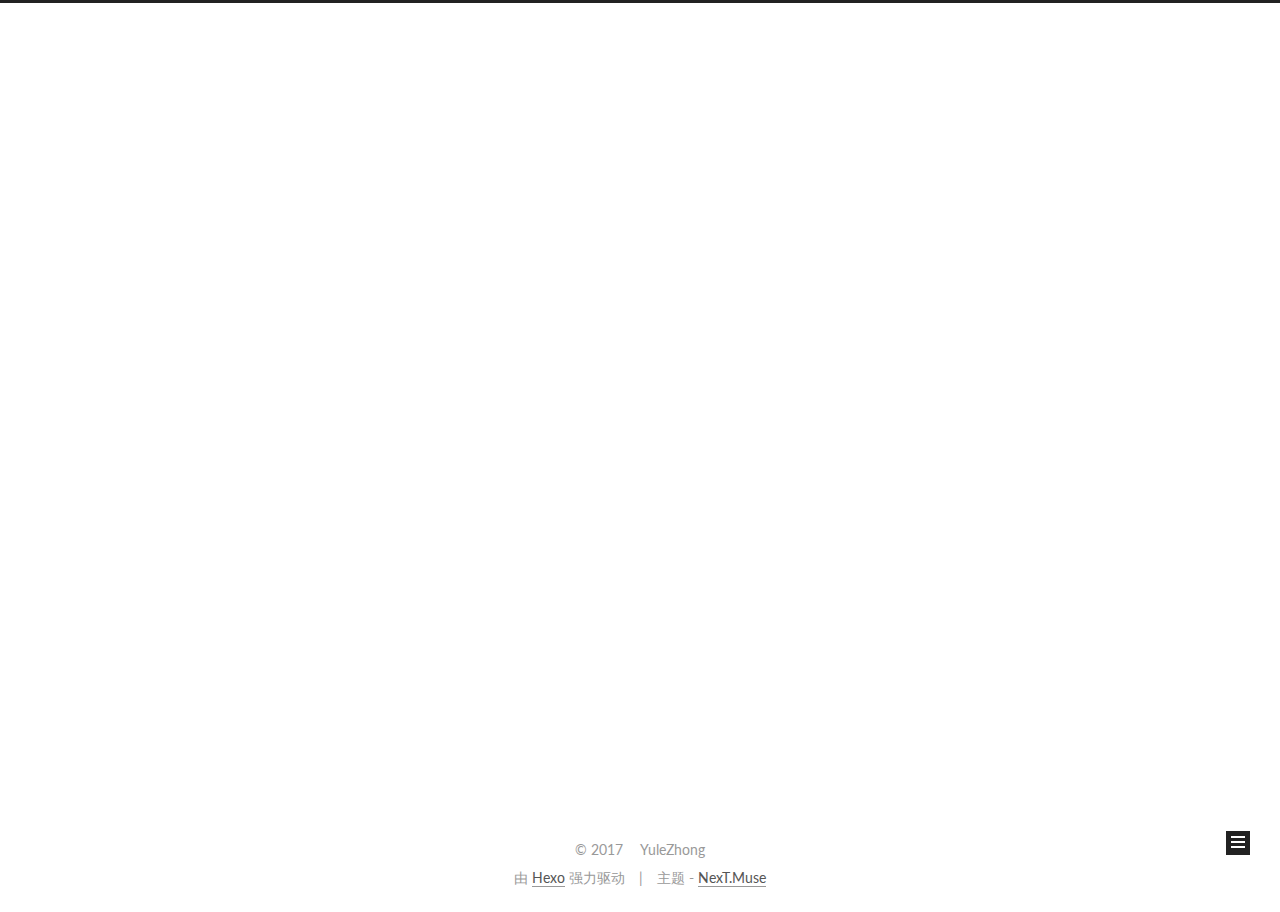
==== commit 490aaf5b: "Site updated: 2017-03-02 00:21:26" ====
--- a/index.html
+++ b/index.html
@@ -365,123 +365,6 @@
   
 
   <article class="post post-type-normal " itemscope itemtype="http://schema.org/Article">
-    <link itemprop="mainEntityOfPage" href="http://yoursite.com/2017/02/27/你的名字/">
-
-    <span hidden itemprop="author" itemscope itemtype="http://schema.org/Person">
-      <meta itemprop="name" content="YuleZhong">
-      <meta itemprop="description" content="">
-      <meta itemprop="image" content="/images/avatar.gif">
-    </span>
-
-    <span hidden itemprop="publisher" itemscope itemtype="http://schema.org/Organization">
-      <meta itemprop="name" content="hexo">
-    </span>
-
-    
-      <header class="post-header">
-
-        
-        
-          <h1 class="post-title" itemprop="name headline">
-            
-            
-              
-                
-                <a class="post-title-link" href="/2017/02/27/你的名字/" itemprop="url">
-                  你的名字
-                </a>
-              
-            
-          </h1>
-        
-
-        <div class="post-meta">
-          <span class="post-time">
-            
-              <span class="post-meta-item-icon">
-                <i class="fa fa-calendar-o"></i>
-              </span>
-              
-                <span class="post-meta-item-text">发表于</span>
-              
-              <time title="创建于" itemprop="dateCreated datePublished" datetime="2017-02-27T21:02:15+08:00">
-                2017-02-27
-              </time>
-            
-
-            
-
-            
-          </span>
-
-          
-
-          
-            
-          
-
-          
-          
-
-          
-
-          
-
-          
-
-        </div>
-      </header>
-    
-
-
-    <div class="post-body" itemprop="articleBody">
-
-      
-      
-
-      
-        
-          
-            
-          
-        
-      
-    </div>
-
-    <div>
-      
-    </div>
-
-    <div>
-      
-    </div>
-
-
-    <footer class="post-footer">
-      
-
-      
-
-      
-
-      
-      
-        <div class="post-eof"></div>
-      
-    </footer>
-  </article>
-
-
-    
-      
-
-  
-
-  
-  
-  
-
-  <article class="post post-type-normal " itemscope itemtype="http://schema.org/Article">
     <link itemprop="mainEntityOfPage" href="http://yoursite.com/2017/02/27/我的职业生涯/">
 
     <span hidden itemprop="author" itemscope itemtype="http://schema.org/Person">
@@ -590,249 +473,6 @@
 
 
     
-      
-
-  
-
-  
-  
-  
-
-  <article class="post post-type-normal " itemscope itemtype="http://schema.org/Article">
-    <link itemprop="mainEntityOfPage" href="http://yoursite.com/2017/02/27/name/">
-
-    <span hidden itemprop="author" itemscope itemtype="http://schema.org/Person">
-      <meta itemprop="name" content="YuleZhong">
-      <meta itemprop="description" content="">
-      <meta itemprop="image" content="/images/avatar.gif">
-    </span>
-
-    <span hidden itemprop="publisher" itemscope itemtype="http://schema.org/Organization">
-      <meta itemprop="name" content="hexo">
-    </span>
-
-    
-      <header class="post-header">
-
-        
-        
-          <h1 class="post-title" itemprop="name headline">
-            
-            
-              
-                
-                <a class="post-title-link" href="/2017/02/27/name/" itemprop="url">
-                  name
-                </a>
-              
-            
-          </h1>
-        
-
-        <div class="post-meta">
-          <span class="post-time">
-            
-              <span class="post-meta-item-icon">
-                <i class="fa fa-calendar-o"></i>
-              </span>
-              
-                <span class="post-meta-item-text">发表于</span>
-              
-              <time title="创建于" itemprop="dateCreated datePublished" datetime="2017-02-27T20:10:26+08:00">
-                2017-02-27
-              </time>
-            
-
-            
-
-            
-          </span>
-
-          
-
-          
-            
-          
-
-          
-          
-
-          
-
-          
-
-          
-
-        </div>
-      </header>
-    
-
-
-    <div class="post-body" itemprop="articleBody">
-
-      
-      
-
-      
-        
-          
-            
-          
-        
-      
-    </div>
-
-    <div>
-      
-    </div>
-
-    <div>
-      
-    </div>
-
-
-    <footer class="post-footer">
-      
-
-      
-
-      
-
-      
-      
-        <div class="post-eof"></div>
-      
-    </footer>
-  </article>
-
-
-    
-      
-
-  
-
-  
-  
-  
-
-  <article class="post post-type-normal " itemscope itemtype="http://schema.org/Article">
-    <link itemprop="mainEntityOfPage" href="http://yoursite.com/2017/02/27/hello-world/">
-
-    <span hidden itemprop="author" itemscope itemtype="http://schema.org/Person">
-      <meta itemprop="name" content="YuleZhong">
-      <meta itemprop="description" content="">
-      <meta itemprop="image" content="/images/avatar.gif">
-    </span>
-
-    <span hidden itemprop="publisher" itemscope itemtype="http://schema.org/Organization">
-      <meta itemprop="name" content="hexo">
-    </span>
-
-    
-      <header class="post-header">
-
-        
-        
-          <h1 class="post-title" itemprop="name headline">
-            
-            
-              
-                
-                <a class="post-title-link" href="/2017/02/27/hello-world/" itemprop="url">
-                  Hello World
-                </a>
-              
-            
-          </h1>
-        
-
-        <div class="post-meta">
-          <span class="post-time">
-            
-              <span class="post-meta-item-icon">
-                <i class="fa fa-calendar-o"></i>
-              </span>
-              
-                <span class="post-meta-item-text">发表于</span>
-              
-              <time title="创建于" itemprop="dateCreated datePublished" datetime="2017-02-27T16:00:52+08:00">
-                2017-02-27
-              </time>
-            
-
-            
-
-            
-          </span>
-
-          
-
-          
-            
-          
-
-          
-          
-
-          
-
-          
-
-          
-
-        </div>
-      </header>
-    
-
-
-    <div class="post-body" itemprop="articleBody">
-
-      
-      
-
-      
-        
-          
-            <p>Welcome to <a href="https://hexo.io/" target="_blank" rel="external">Hexo</a>! This is your very first post. Check <a href="https://hexo.io/docs/" target="_blank" rel="external">documentation</a> for more info. If you get any problems when using Hexo, you can find the answer in <a href="https://hexo.io/docs/troubleshooting.html" target="_blank" rel="external">troubleshooting</a> or you can ask me on <a href="https://github.com/hexojs/hexo/issues" target="_blank" rel="external">GitHub</a>.</p>
-<h2 id="Quick-Start"><a href="#Quick-Start" class="headerlink" title="Quick Start"></a>Quick Start</h2><h3 id="Create-a-new-post"><a href="#Create-a-new-post" class="headerlink" title="Create a new post"></a>Create a new post</h3><figure class="highlight bash"><table><tr><td class="gutter"><pre><div class="line">1</div></pre></td><td class="code"><pre><div class="line">$ hexo new <span class="string">"My New Post"</span></div></pre></td></tr></table></figure>
-<p>More info: <a href="https://hexo.io/docs/writing.html" target="_blank" rel="external">Writing</a></p>
-<h3 id="Run-server"><a href="#Run-server" class="headerlink" title="Run server"></a>Run server</h3><figure class="highlight bash"><table><tr><td class="gutter"><pre><div class="line">1</div></pre></td><td class="code"><pre><div class="line">$ hexo server</div></pre></td></tr></table></figure>
-<p>More info: <a href="https://hexo.io/docs/server.html" target="_blank" rel="external">Server</a></p>
-<h3 id="Generate-static-files"><a href="#Generate-static-files" class="headerlink" title="Generate static files"></a>Generate static files</h3><figure class="highlight bash"><table><tr><td class="gutter"><pre><div class="line">1</div></pre></td><td class="code"><pre><div class="line">$ hexo generate</div></pre></td></tr></table></figure>
-<p>More info: <a href="https://hexo.io/docs/generating.html" target="_blank" rel="external">Generating</a></p>
-<h3 id="Deploy-to-remote-sites"><a href="#Deploy-to-remote-sites" class="headerlink" title="Deploy to remote sites"></a>Deploy to remote sites</h3><figure class="highlight bash"><table><tr><td class="gutter"><pre><div class="line">1</div></pre></td><td class="code"><pre><div class="line">$ hexo deploy</div></pre></td></tr></table></figure>
-<p>More info: <a href="https://hexo.io/docs/deployment.html" target="_blank" rel="external">Deployment</a></p>
-
-          
-        
-      
-    </div>
-
-    <div>
-      
-    </div>
-
-    <div>
-      
-    </div>
-
-
-    <footer class="post-footer">
-      
-
-      
-
-      
-
-      
-      
-        <div class="post-eof"></div>
-      
-    </footer>
-  </article>
-
-
-    
   </section>
 
   
@@ -878,7 +518,7 @@
           
             <div class="site-state-item site-state-posts">
               <a href="/archives">
-                <span class="site-state-item-count">5</span>
+                <span class="site-state-item-count">2</span>
                 <span class="site-state-item-name">日志</span>
               </a>
             </div>
